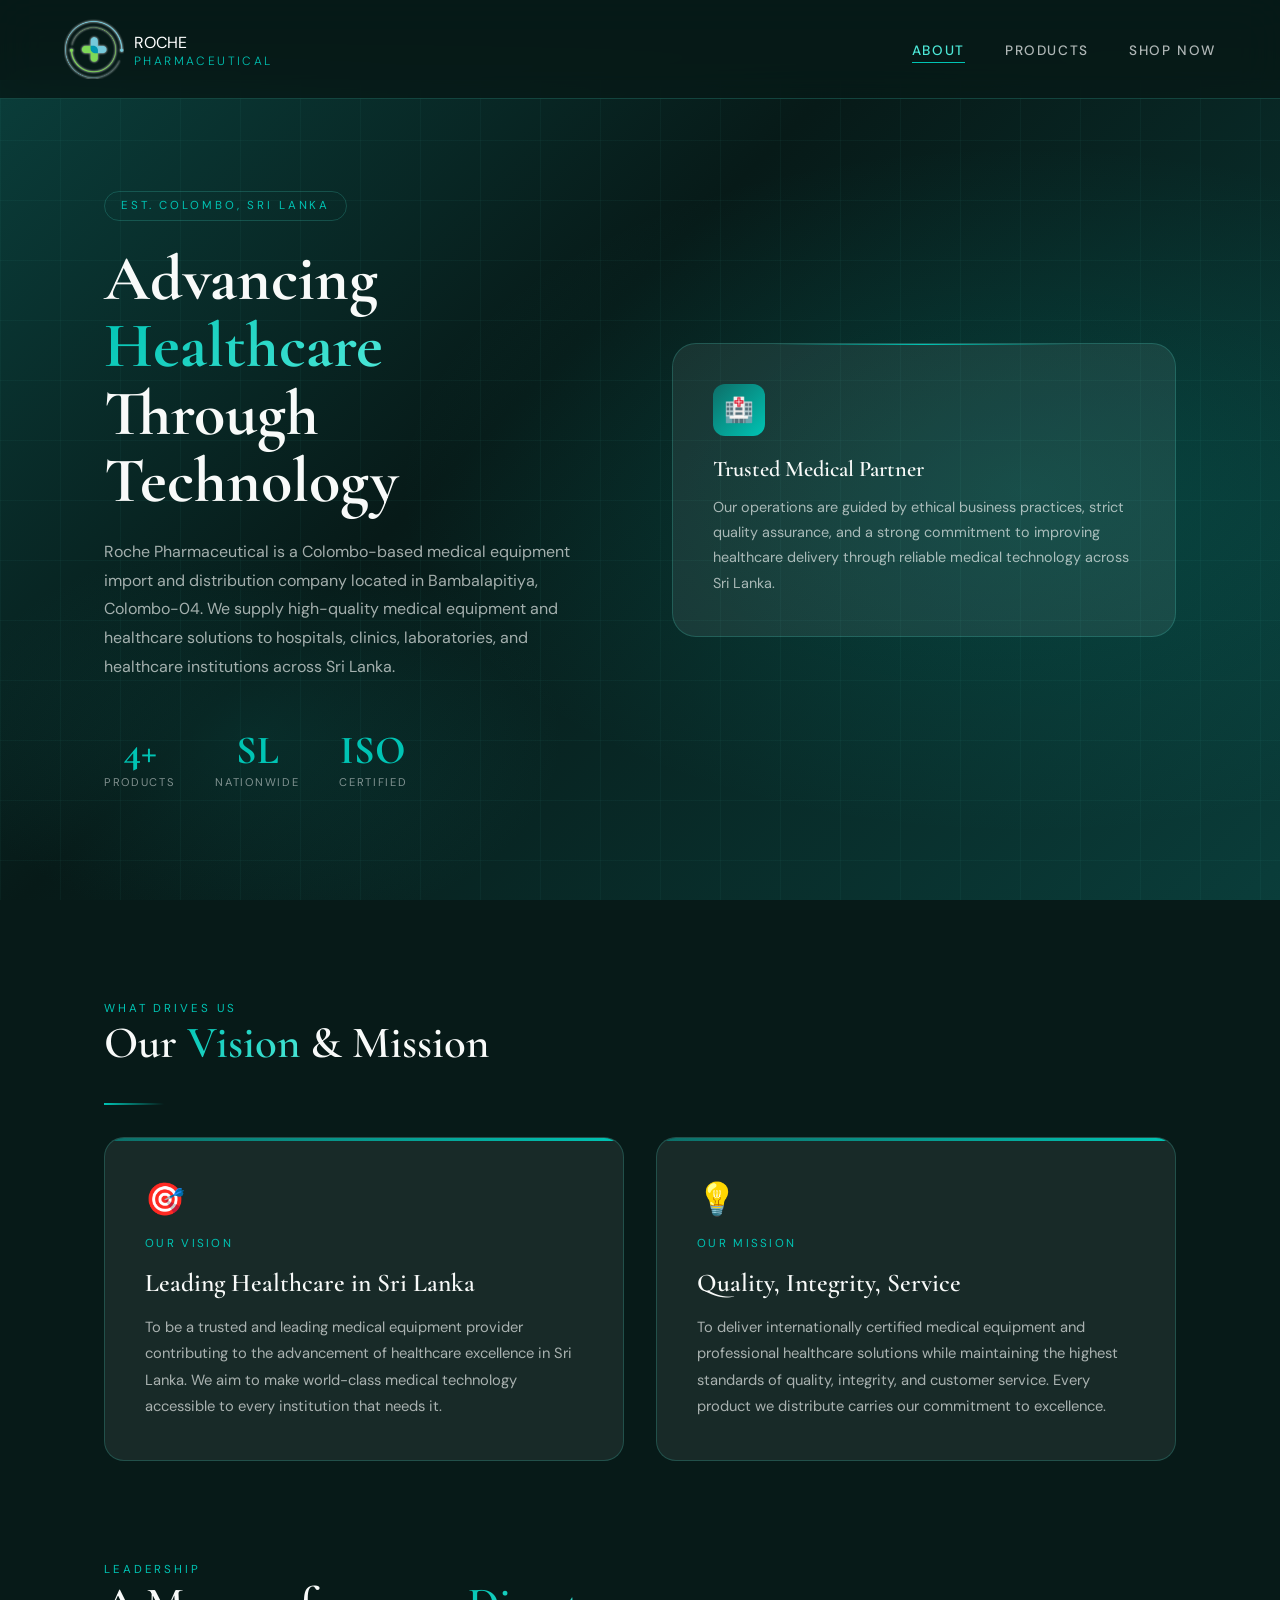
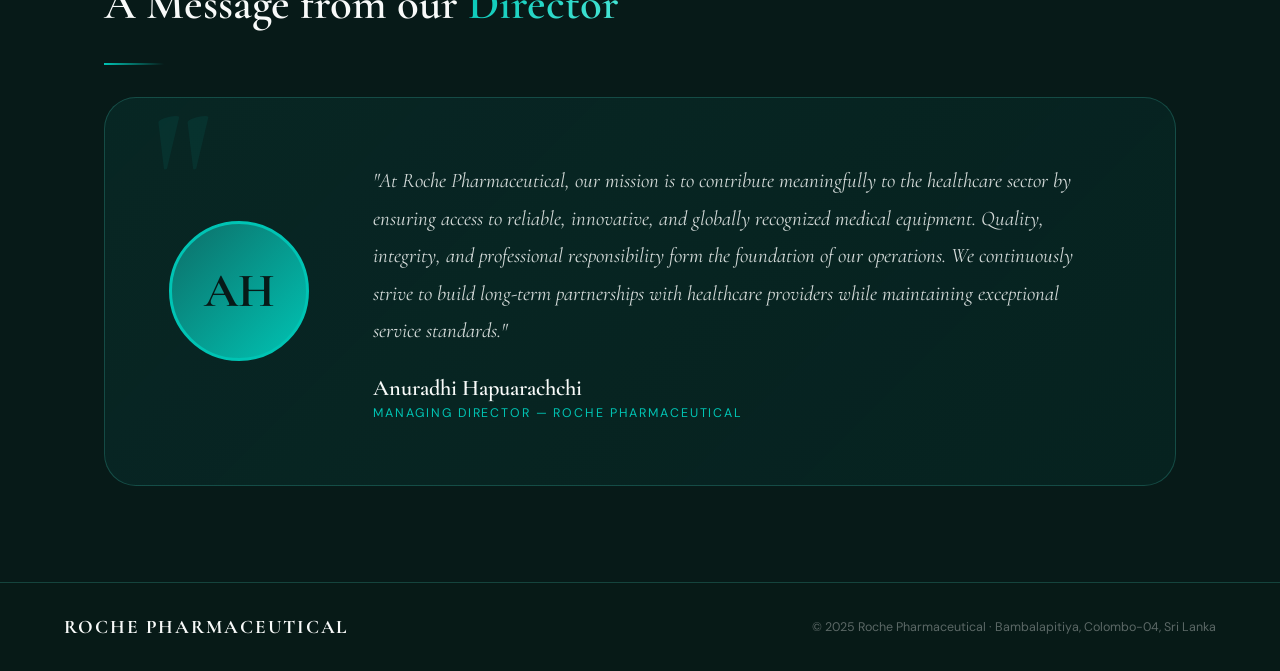
==== home.html @ 6f00210b "logo" ====
<!DOCTYPE html>
<html lang="en">
<head>
  <meta charset="UTF-8">
  <meta name="viewport" content="width=device-width, initial-scale=1.0">
  <title>Roche Pharmaceutical | About</title>
  <link href="https://fonts.googleapis.com/css2?family=Cormorant+Garamond:wght@300;400;600;700&family=DM+Sans:wght@300;400;500;600&display=swap" rel="stylesheet">
  <link rel="stylesheet" href="styles.css">
</head>
<body>
  <nav>
    <a class="nav-logo" href="home.html">
      <img src="Assets/Images/RP_logo - Copy.png" alt="Logo" class="logo-img">
      <div><p style="color: white;">ROCHE</p><span>Pharmaceutical</span></div>
    </a>
    <ul class="nav-links">
      <li><a href="index.html" class="active">About</a></li>
      <li><a href="products.html">Products</a></li>
      <li><a href="shop.html">Shop Now</a></li>
    </ul>
  </nav>

  <main>
    <section class="hero">
      <div class="hero-bg"></div>
      <div class="hero-mesh"></div>
      <div class="hero-grid"></div>
      <div class="hero-content">
        <div class="hero-left">
          <div class="hero-tag">Est. Colombo, Sri Lanka</div>
          <h1 class="hero-title">Advancing<br><em>Healthcare</em><br>Through Technology</h1>
          <p class="hero-desc">
            Roche Pharmaceutical is a Colombo-based medical equipment import and distribution company located in Bambalapitiya, Colombo-04. We supply high-quality medical equipment and healthcare solutions to hospitals, clinics, laboratories, and healthcare institutions across Sri Lanka.
          </p>
          <div class="hero-stats">
            <div class="stat-item">
              <div class="stat-num">4+</div>
              <div class="stat-label">Products</div>
            </div>
            <div class="stat-item">
              <div class="stat-num">SL</div>
              <div class="stat-label">Nationwide</div>
            </div>
            <div class="stat-item">
              <div class="stat-num">ISO</div>
              <div class="stat-label">Certified</div>
            </div>
          </div>
        </div>
        <div class="hero-right">
          <div class="hero-card">
            <div class="card-icon">🏥</div>
            <div class="card-title">Trusted Medical Partner</div>
            <div class="card-text">
              Our operations are guided by ethical business practices, strict quality assurance, and a strong commitment to improving healthcare delivery through reliable medical technology across Sri Lanka.
            </div>
          </div>
        </div>
      </div>
    </section>

    <section class="section">
      <span class="section-tag">What Drives Us</span>
      <h2 class="section-title">Our <em>Vision</em> &amp; Mission</h2>
      <div class="divider"></div>
      <div class="vm-grid">
        <div class="vm-card">
          <div class="vm-icon">🎯</div>
          <div class="vm-label">Our Vision</div>
          <div class="vm-title">Leading Healthcare in Sri Lanka</div>
          <div class="vm-text">
            To be a trusted and leading medical equipment provider contributing to the advancement of healthcare excellence in Sri Lanka. We aim to make world-class medical technology accessible to every institution that needs it.
          </div>
        </div>
        <div class="vm-card">
          <div class="vm-icon">💡</div>
          <div class="vm-label">Our Mission</div>
          <div class="vm-title">Quality, Integrity, Service</div>
          <div class="vm-text">
            To deliver internationally certified medical equipment and professional healthcare solutions while maintaining the highest standards of quality, integrity, and customer service. Every product we distribute carries our commitment to excellence.
          </div>
        </div>
      </div>
    </section>

    <section class="section" style="padding-top: 0;">
      <span class="section-tag">Leadership</span>
      <h2 class="section-title">A Message from our <em>Director</em></h2>
      <div class="divider"></div>
      <div class="ceo-section">
        <div class="ceo-avatar">AH</div>
        <div>
          <p class="ceo-quote">
            "At Roche Pharmaceutical, our mission is to contribute meaningfully to the healthcare sector by ensuring access to reliable, innovative, and globally recognized medical equipment. Quality, integrity, and professional responsibility form the foundation of our operations. We continuously strive to build long-term partnerships with healthcare providers while maintaining exceptional service standards."
          </p>
          <div class="ceo-name">Anuradhi Hapuarachchi</div>
          <div class="ceo-role">Managing Director — Roche Pharmaceutical</div>
        </div>
      </div>
    </section>
  </main>

  <footer>
    <div class="footer-logo">ROCHE PHARMACEUTICAL</div>
    <div class="footer-copy">© 2025 Roche Pharmaceutical · Bambalapitiya, Colombo-04, Sri Lanka</div>
  </footer>
</body>
</html>
---- styles.css ----
:root {
  --teal-deep: #0a3d3a;
  --teal-mid: #0d6e68;
  --teal-bright: #00c4b4;
  --teal-light: #4de8d8;
  --gold: #c9a96e;
  --white: #f8faf9;
  --dark: #071a18;
  --glass: rgba(255,255,255,0.07);
  --glass-border: rgba(77,232,216,0.2);
}

* { margin: 0; padding: 0; box-sizing: border-box; }
html { scroll-behavior: smooth; }
body {
  font-family: 'DM Sans', sans-serif;
  background: var(--dark);
  color: var(--white);
  overflow-x: hidden;
  cursor: default;
}

nav {
  position: fixed;
  top: 0;
  left: 0;
  right: 0;
  z-index: 1000;
  display: flex;
  align-items: center;
  justify-content: space-between;
  padding: 1.2rem 4rem;
  background: rgba(7,26,24,0.85);
  backdrop-filter: blur(20px);
  border-bottom: 1px solid var(--glass-border);
  transition: all 0.3s ease;
}

.nav-logo {
  display: flex;
  align-items: center;
  gap: 10px; /* space between logo and text */
  text-decoration: none;
}

.logo-img {
  height: 60px; /* adjust size */
  width: auto;
}

.nav-logo span {
  color: var(--teal-bright);
  font-weight: 300;
  font-size: 0.75rem;
  letter-spacing: 0.2em;
  text-transform: uppercase;
  display: block;
  line-height: 1;
  margin-top: 2px;
}

.nav-links {
  display: flex;
  gap: 2.5rem;
  list-style: none;
}

.nav-links a {
  color: rgba(248,250,249,0.7);
  text-decoration: none;
  font-size: 0.85rem;
  letter-spacing: 0.12em;
  text-transform: uppercase;
  font-weight: 500;
  position: relative;
  transition: color 0.3s ease;
  cursor: pointer;
}

.nav-links a::after {
  content: '';
  position: absolute;
  bottom: -4px;
  left: 0;
  width: 0;
  height: 1px;
  background: var(--teal-bright);
  transition: width 0.3s ease;
}

.nav-links a:hover,
.nav-links a.active {
  color: var(--teal-light);
}

.nav-links a:hover::after,
.nav-links a.active::after {
  width: 100%;
}

main { min-height: 100vh; padding-top: 80px; }

.hero {
  position: relative;
  min-height: calc(100vh - 80px);
  display: flex;
  align-items: center;
  overflow: hidden;
}

.hero-bg {
  position: absolute;
  inset: 0;
  background: linear-gradient(135deg, var(--teal-deep) 0%, #071a18 40%, #0a3d3a 100%);
}

.hero-mesh {
  position: absolute;
  inset: 0;
  background:
    radial-gradient(ellipse 70% 60% at 80% 50%, rgba(0,196,180,0.15) 0%, transparent 70%),
    radial-gradient(ellipse 40% 40% at 20% 80%, rgba(13,110,104,0.2) 0%, transparent 60%);
}

.hero-grid {
  position: absolute;
  inset: 0;
  background-image:
    linear-gradient(rgba(77,232,216,0.04) 1px, transparent 1px),
    linear-gradient(90deg, rgba(77,232,216,0.04) 1px, transparent 1px);
  background-size: 60px 60px;
}

.hero-content {
  position: relative;
  z-index: 2;
  max-width: 1200px;
  margin: 0 auto;
  padding: 6rem 4rem;
  display: grid;
  grid-template-columns: 1fr 1fr;
  gap: 4rem;
  align-items: center;
}

.hero-tag,
.section-tag {
  display: inline-block;
  font-size: 0.72rem;
  letter-spacing: 0.25em;
  text-transform: uppercase;
  color: var(--teal-bright);
}

.hero-tag {
  border: 1px solid var(--glass-border);
  padding: 0.4rem 1rem;
  border-radius: 2rem;
  margin-bottom: 1.5rem;
  animation: fadeInUp 0.8s ease both;
}

.hero-title,
.section-title,
.form-title,
.product-name,
.vm-title,
.ceo-name,
.contact-value,
.footer-logo,
.card-title {
  font-family: 'Cormorant Garamond', serif;
}

.hero-title {
  font-size: clamp(3rem, 5vw, 5rem);
  font-weight: 700;
  line-height: 1.05;
  margin-bottom: 1.5rem;
  animation: fadeInUp 0.8s 0.1s ease both;
}

.hero-title em,
.section-title em {
  font-style: normal;
  background: linear-gradient(135deg, var(--teal-bright), var(--teal-light));
  -webkit-background-clip: text;
  -webkit-text-fill-color: transparent;
  background-clip: text;
}

.hero-desc {
  font-size: 1rem;
  line-height: 1.8;
  color: rgba(248,250,249,0.65);
  max-width: 520px;
  animation: fadeInUp 0.8s 0.2s ease both;
}

.hero-stats {
  display: flex;
  gap: 2.5rem;
  margin-top: 3rem;
  animation: fadeInUp 0.8s 0.3s ease both;
}

.stat-item { text-align: center; }
.stat-num {
  font-family: 'Cormorant Garamond', serif;
  font-size: 2.5rem;
  font-weight: 700;
  color: var(--teal-bright);
  line-height: 1;
}
.stat-label {
  font-size: 0.7rem;
  letter-spacing: 0.15em;
  text-transform: uppercase;
  color: rgba(248,250,249,0.5);
  margin-top: 0.3rem;
}

.hero-right { position: relative; animation: fadeInRight 1s 0.3s ease both; }
.hero-card,
.vm-card,
.product-card,
.contact-card,
.order-form {
  background: var(--glass);
  border: 1px solid var(--glass-border);
}

.hero-card {
  border-radius: 1.5rem;
  padding: 2.5rem;
  backdrop-filter: blur(10px);
  position: relative;
  overflow: hidden;
}
.hero-card::before,
.order-form::before {
  content: '';
  position: absolute;
  top: -1px;
  left: 20%;
  right: 20%;
  height: 2px;
  background: linear-gradient(90deg, transparent, var(--teal-bright), transparent);
}
.card-icon {
  width: 52px;
  height: 52px;
  background: linear-gradient(135deg, var(--teal-mid), var(--teal-bright));
  border-radius: 12px;
  display: flex;
  align-items: center;
  justify-content: center;
  margin-bottom: 1.2rem;
  font-size: 1.5rem;
}
.card-title { font-size: 1.4rem; font-weight: 600; margin-bottom: 0.8rem; }
.card-text {
  font-size: 0.9rem;
  line-height: 1.75;
  color: rgba(248,250,249,0.65);
}

.section {
  max-width: 1200px;
  margin: 0 auto;
  padding: 6rem 4rem;
}
.section-title {
  font-size: clamp(2rem, 3.5vw, 3rem);
  font-weight: 600;
  line-height: 1.2;
  margin-bottom: 1.5rem;
}
.divider {
  width: 60px;
  height: 2px;
  background: linear-gradient(90deg, var(--teal-bright), transparent);
  margin: 2rem 0;
}

.vm-grid {
  display: grid;
  grid-template-columns: 1fr 1fr;
  gap: 2rem;
}
.vm-card {
  border-radius: 1.25rem;
  padding: 2.5rem;
  position: relative;
  overflow: hidden;
  transition: border-color 0.3s ease, transform 0.3s ease;
}
.vm-card:hover {
  border-color: var(--teal-bright);
  transform: translateY(-4px);
}
.vm-card::before {
  content: '';
  position: absolute;
  top: 0;
  left: 0;
  right: 0;
  height: 3px;
  background: linear-gradient(90deg, var(--teal-mid), var(--teal-bright));
}
.vm-icon { font-size: 2rem; margin-bottom: 1rem; }
.vm-label, .product-category, .contact-label, .form-group label {
  font-size: 0.72rem;
  letter-spacing: 0.2em;
  text-transform: uppercase;
  color: var(--teal-bright);
}
.vm-title {
  font-size: 1.6rem;
  font-weight: 600;
  margin: 1rem 0;
}
.vm-text,
.product-desc,
.feature-text,
.form-sub,
.contact-sub {
  color: rgba(248,250,249,0.65);
  line-height: 1.8;
}
.vm-text { font-size: 0.92rem; }

.ceo-section {
  background: linear-gradient(135deg, rgba(13,110,104,0.15), rgba(0,196,180,0.05));
  border: 1px solid var(--glass-border);
  border-radius: 2rem;
  padding: 4rem;
  display: grid;
  grid-template-columns: auto 1fr;
  gap: 4rem;
  align-items: center;
  position: relative;
  overflow: hidden;
}
.ceo-section::before {
  content: '"';
  position: absolute;
  top: -1rem;
  left: 3rem;
  font-family: 'Cormorant Garamond', serif;
  font-size: 12rem;
  font-weight: 700;
  color: rgba(0,196,180,0.08);
  line-height: 1;
  pointer-events: none;
}
.ceo-avatar {
  width: 140px;
  height: 140px;
  border-radius: 50%;
  background: linear-gradient(135deg, var(--teal-mid), var(--teal-bright));
  display: flex;
  align-items: center;
  justify-content: center;
  font-family: 'Cormorant Garamond', serif;
  font-size: 3rem;
  font-weight: 700;
  color: var(--dark);
  flex-shrink: 0;
  border: 3px solid var(--teal-bright);
}
.ceo-quote {
  font-family: 'Cormorant Garamond', serif;
  font-size: 1.3rem;
  font-weight: 400;
  font-style: italic;
  line-height: 1.8;
  color: rgba(248,250,249,0.85);
  margin-bottom: 1.5rem;
}
.ceo-name { font-size: 1.4rem; font-weight: 600; }
.ceo-role {
  font-size: 0.78rem;
  letter-spacing: 0.15em;
  text-transform: uppercase;
  color: var(--teal-bright);
  margin-top: 0.25rem;
}

.products-hero,
.shop-hero {
  padding: 5rem 4rem 3rem;
  text-align: center;
}
.products-hero { background: linear-gradient(180deg, var(--dark) 0%, rgba(10,61,58,0.3) 100%); }
.shop-hero { background: linear-gradient(180deg, rgba(10,61,58,0.3) 0%, var(--dark) 100%); }
.hero-intro {
  color: rgba(248,250,249,0.55);
  max-width: 560px;
  margin: 1rem auto 0;
  font-size: 0.95rem;
  line-height: 1.8;
}

.products-grid {
  max-width: 1200px;
  margin: 0 auto;
  padding: 3rem 4rem 6rem;
  display: grid;
  grid-template-columns: repeat(2, 1fr);
  gap: 2.5rem;
}
.product-card {
  border-radius: 1.5rem;
  overflow: hidden;
  transition: all 0.4s ease;
}
.product-card:hover {
  border-color: var(--teal-bright);
  transform: translateY(-6px);
  box-shadow: 0 20px 60px rgba(0,196,180,0.15);
}
.product-img {
  background: linear-gradient(135deg, rgba(13,110,104,0.3), rgba(0,196,180,0.1));
  height: 220px;
  display: flex;
  align-items: center;
  justify-content: center;
  font-size: 5rem;
  position: relative;
  overflow: hidden;
}
.product-img::after {
  content: '';
  position: absolute;
  inset: 0;
  background: linear-gradient(to bottom, transparent 60%, rgba(7,26,24,0.6));
}
.product-body { padding: 2rem; }
.product-category { margin-bottom: 0.5rem; }
.product-name {
  font-size: 1.6rem;
  font-weight: 600;
  margin-bottom: 1rem;
  line-height: 1.2;
}
.product-desc {
  font-size: 0.88rem;
  margin-bottom: 1.5rem;
}
.product-features {
  display: flex;
  flex-direction: column;
  gap: 0.75rem;
  margin-bottom: 2rem;
}
.feature-item {
  display: flex;
  align-items: flex-start;
  gap: 0.75rem;
  font-size: 0.85rem;
}
.feature-num {
  width: 24px;
  height: 24px;
  background: linear-gradient(135deg, var(--teal-mid), var(--teal-bright));
  border-radius: 50%;
  display: flex;
  align-items: center;
  justify-content: center;
  font-size: 0.65rem;
  font-weight: 700;
  color: var(--dark);
  flex-shrink: 0;
  margin-top: 2px;
}
.feature-text strong { color: var(--white); display: block; }
.product-cta,
.submit-btn,
.whatsapp-btn {
  display: inline-flex;
  align-items: center;
  justify-content: center;
  gap: 0.5rem;
  border: none;
  border-radius: 0.6rem;
  padding: 0.9rem 1.8rem;
  font-family: 'DM Sans', sans-serif;
  font-size: 0.9rem;
  font-weight: 700;
  cursor: pointer;
  transition: all 0.3s ease;
  text-decoration: none;
}
.product-cta,
.submit-btn {
  background: linear-gradient(135deg, var(--teal-mid), var(--teal-bright));
  color: var(--dark);
}
.product-cta:hover,
.submit-btn:hover,
.whatsapp-btn:hover {
  transform: scale(1.02);
}
.product-cta:hover,
.submit-btn:hover { box-shadow: 0 10px 40px rgba(0,196,180,0.4); }

.contact-grid {
  max-width: 1200px;
  margin: 0 auto;
  padding: 2rem 4rem 6rem;
  display: grid;
  grid-template-columns: 1fr 1fr;
  gap: 3rem;
}
.contact-info {
  display: flex;
  flex-direction: column;
  gap: 1.5rem;
}
.contact-card {
  border-radius: 1.25rem;
  padding: 2rem;
  transition: border-color 0.3s ease;
}
.contact-card:hover { border-color: var(--teal-bright); }
.contact-icon { font-size: 1.8rem; margin-bottom: 0.8rem; }
.contact-value {
  font-size: 1.2rem;
  font-weight: 600;
  color: var(--white);
}
.whatsapp-btn {
  width: 100%;
  background: #25D366;
  color: white;
  margin-top: 0.8rem;
}
.whatsapp-btn:hover { box-shadow: 0 10px 40px rgba(37,211,102,0.4); }
.highlight-card {
  background: linear-gradient(135deg, rgba(0,196,180,0.15), rgba(13,110,104,0.1));
}
.highlight-card .contact-value { font-size: 1rem; }
.highlight-card .contact-sub {
  margin-top: 0.5rem;
  font-size: 0.83rem;
  color: rgba(248,250,249,0.6);
}

.order-form {
  border-radius: 1.5rem;
  padding: 2.5rem;
  position: relative;
  overflow: hidden;
}
.form-title { font-size: 1.8rem; font-weight: 600; margin-bottom: 0.5rem; }
.form-sub { font-size: 0.88rem; margin-bottom: 2rem; }
.form-group { margin-bottom: 1.2rem; }
.form-group label {
  display: block;
  margin-bottom: 0.5rem;
}
.form-group input,
.form-group select,
.form-group textarea {
  width: 100%;
  background: rgba(255,255,255,0.05);
  border: 1px solid var(--glass-border);
  border-radius: 0.5rem;
  padding: 0.85rem 1rem;
  color: var(--white);
  font-family: 'DM Sans', sans-serif;
  font-size: 0.9rem;
  outline: none;
  transition: border-color 0.3s ease;
  -webkit-appearance: none;
}
.form-group select option { background: var(--teal-deep); color: var(--white); }
.form-group input:focus,
.form-group select:focus,
.form-group textarea:focus { border-color: var(--teal-bright); }
.form-group textarea { resize: vertical; min-height: 100px; }
.form-row {
  display: grid;
  grid-template-columns: 1fr 1fr;
  gap: 1rem;
}
.submit-btn {
  width: 100%;
  letter-spacing: 0.08em;
  text-transform: uppercase;
  margin-top: 0.5rem;
}
.product-chips {
  display: flex;
  flex-wrap: wrap;
  gap: 0.5rem;
  margin-top: 0.5rem;
}
.chip {
  background: rgba(0,196,180,0.1);
  border: 1px solid var(--glass-border);
  border-radius: 2rem;
  padding: 0.35rem 0.9rem;
  font-size: 0.8rem;
  cursor: pointer;
  transition: all 0.2s ease;
  color: rgba(248,250,249,0.75);
}
.chip:hover,
.chip.selected {
  background: var(--teal-mid);
  border-color: var(--teal-bright);
  color: var(--white);
}
.success-msg {
  display: none;
  background: rgba(0,196,180,0.15);
  border: 1px solid var(--teal-bright);
  border-radius: 0.6rem;
  padding: 1rem;
  text-align: center;
  font-size: 0.9rem;
  color: var(--teal-light);
  margin-top: 1rem;
}

footer {
  background: rgba(7,26,24,0.9);
  border-top: 1px solid var(--glass-border);
  padding: 2rem 4rem;
  display: flex;
  align-items: center;
  justify-content: space-between;
}
.footer-logo { font-size: 1.2rem; font-weight: 700; letter-spacing: 0.1em; }
.footer-copy { font-size: 0.78rem; color: rgba(248,250,249,0.35); }

@keyframes fadeInUp {
  from { opacity: 0; transform: translateY(30px); }
  to { opacity: 1; transform: translateY(0); }
}
@keyframes fadeInRight {
  from { opacity: 0; transform: translateX(30px); }
  to { opacity: 1; transform: translateX(0); }
}

@media (max-width: 900px) {
  nav { padding: 1rem 1.5rem; }
  .hero-content,
  .vm-grid,
  .products-grid,
  .contact-grid,
  .form-row,
  .ceo-section {
    grid-template-columns: 1fr;
  }
  .hero-content { padding: 3rem 1.5rem; }
  .section { padding: 3rem 1.5rem; }
  .products-grid { padding: 2rem 1.5rem 4rem; }
  .contact-grid { padding: 1.5rem; }
  .ceo-section { text-align: center; padding: 2rem; gap: 2rem; }
  .products-hero,
  .shop-hero { padding: 3rem 1.5rem 2rem; }
  footer {
    flex-direction: column;
    gap: 0.5rem;
    text-align: center;
    padding: 1.5rem;
  }
}
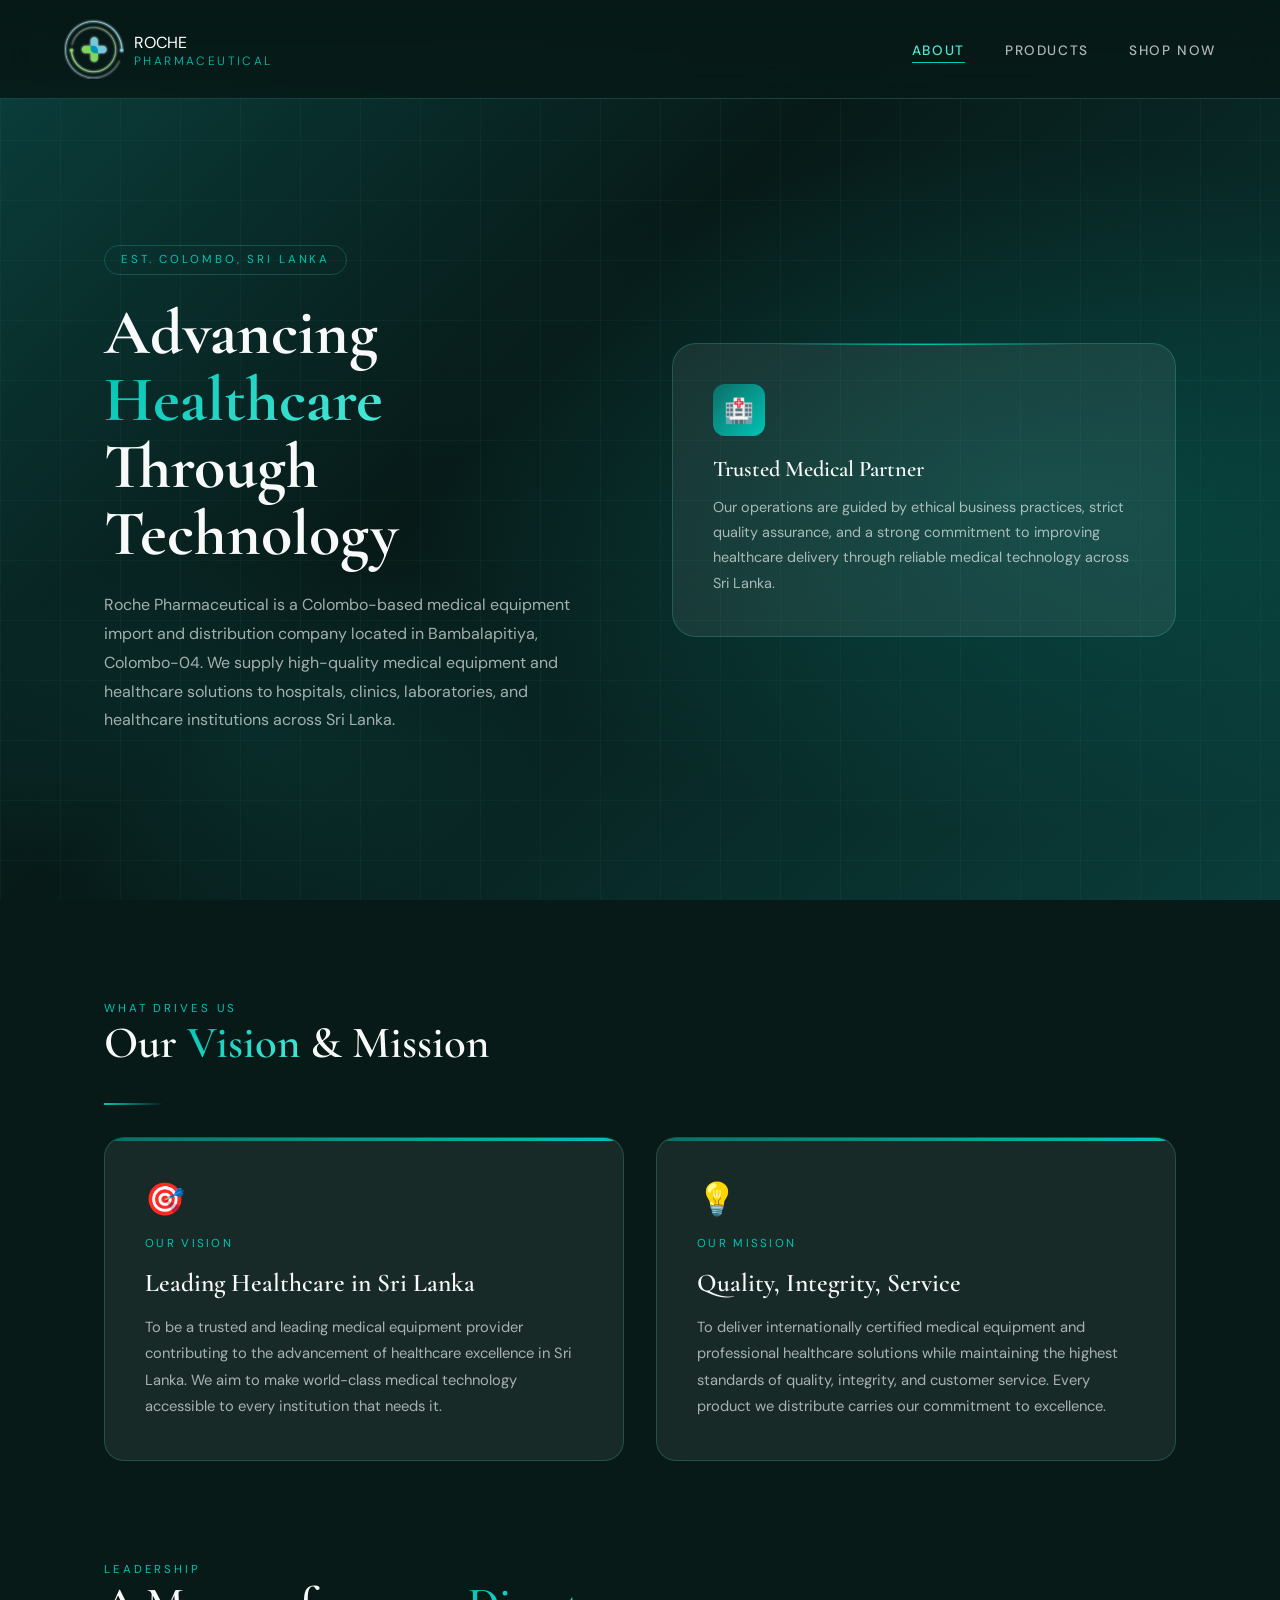
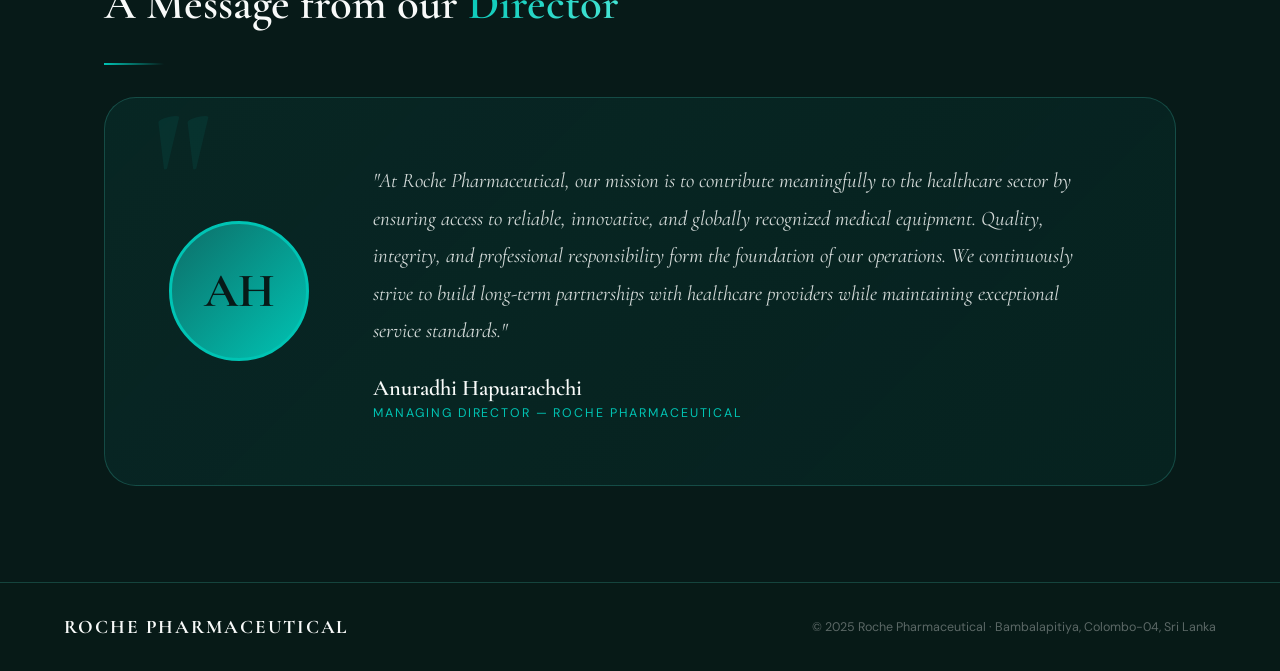
==== commit 9be151bc: "stat removal" ====
--- a/home.html
+++ b/home.html
@@ -32,20 +32,6 @@
           <p class="hero-desc">
             Roche Pharmaceutical is a Colombo-based medical equipment import and distribution company located in Bambalapitiya, Colombo-04. We supply high-quality medical equipment and healthcare solutions to hospitals, clinics, laboratories, and healthcare institutions across Sri Lanka.
           </p>
-          <div class="hero-stats">
-            <div class="stat-item">
-              <div class="stat-num">4+</div>
-              <div class="stat-label">Products</div>
-            </div>
-            <div class="stat-item">
-              <div class="stat-num">SL</div>
-              <div class="stat-label">Nationwide</div>
-            </div>
-            <div class="stat-item">
-              <div class="stat-num">ISO</div>
-              <div class="stat-label">Certified</div>
-            </div>
-          </div>
         </div>
         <div class="hero-right">
           <div class="hero-card">
--- a/styles.css
+++ b/styles.css
@@ -197,28 +197,6 @@
   animation: fadeInUp 0.8s 0.2s ease both;
 }
 
-.hero-stats {
-  display: flex;
-  gap: 2.5rem;
-  margin-top: 3rem;
-  animation: fadeInUp 0.8s 0.3s ease both;
-}
-
-.stat-item { text-align: center; }
-.stat-num {
-  font-family: 'Cormorant Garamond', serif;
-  font-size: 2.5rem;
-  font-weight: 700;
-  color: var(--teal-bright);
-  line-height: 1;
-}
-.stat-label {
-  font-size: 0.7rem;
-  letter-spacing: 0.15em;
-  text-transform: uppercase;
-  color: rgba(248,250,249,0.5);
-  margin-top: 0.3rem;
-}
 
 .hero-right { position: relative; animation: fadeInRight 1s 0.3s ease both; }
 .hero-card,
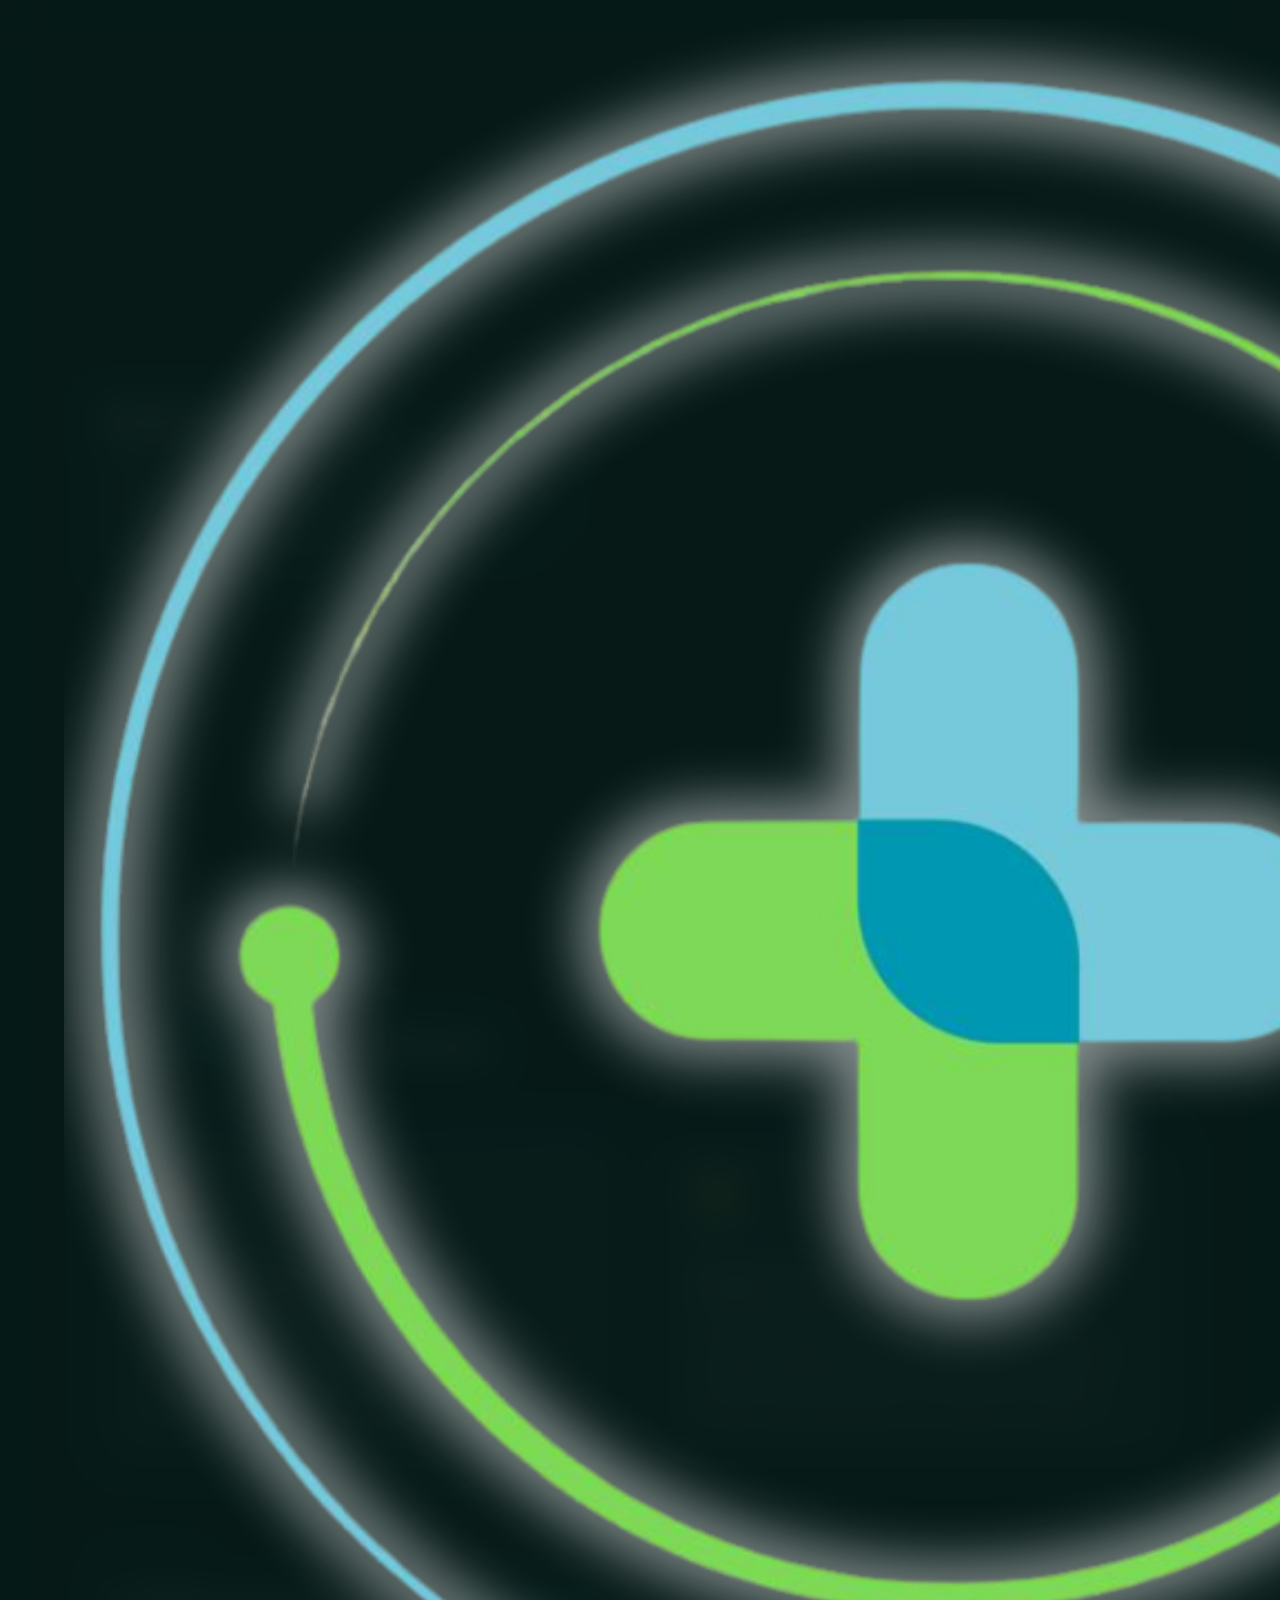
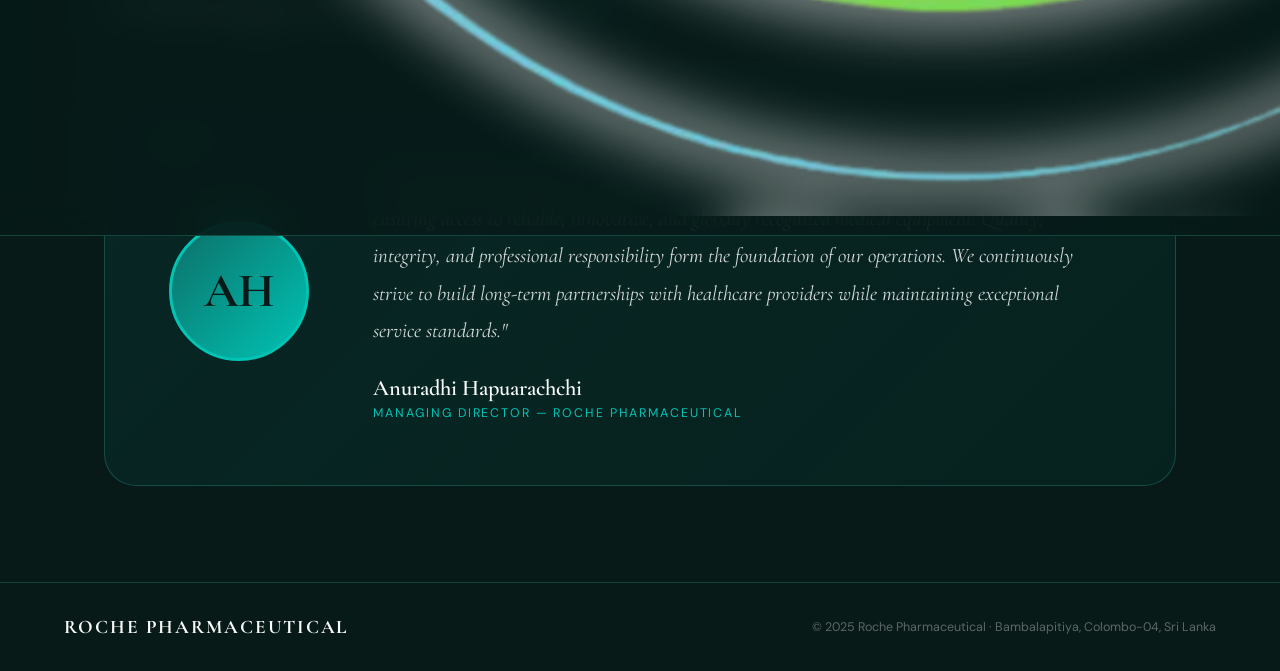
==== commit 63a23d2e: "Messed up" ====
--- a/home.html
+++ b/home.html
@@ -22,25 +22,18 @@
 
   <main>
     <section class="hero">
-      <div class="hero-bg"></div>
-      <div class="hero-mesh"></div>
-      <div class="hero-grid"></div>
-      <div class="hero-content">
-        <div class="hero-left">
-          <div class="hero-tag">Est. Colombo, Sri Lanka</div>
-          <h1 class="hero-title">Advancing<br><em>Healthcare</em><br>Through Technology</h1>
+      <div class="hero-overlay"></div>
+
+      <div class="hero-content single-hero">
+        <div class="hero-main">
+          <h1 class="hero-brand-title">
+            <span class="brand-white">ROCHE</span>
+            <span class="brand-gold">Pharmaceutical</span>
+          </h1>
+
           <p class="hero-desc">
             Roche Pharmaceutical is a Colombo-based medical equipment import and distribution company located in Bambalapitiya, Colombo-04. We supply high-quality medical equipment and healthcare solutions to hospitals, clinics, laboratories, and healthcare institutions across Sri Lanka.
           </p>
-        </div>
-        <div class="hero-right">
-          <div class="hero-card">
-            <div class="card-icon">🏥</div>
-            <div class="card-title">Trusted Medical Partner</div>
-            <div class="card-text">
-              Our operations are guided by ethical business practices, strict quality assurance, and a strong commitment to improving healthcare delivery through reliable medical technology across Sri Lanka.
-            </div>
-          </div>
         </div>
       </div>
     </section>
--- a/styles.css
+++ b/styles.css
@@ -37,15 +37,15 @@
 }
 
 .nav-logo {
-  display: flex;
-  align-items: center;
-  gap: 10px; /* space between logo and text */
+  font-family: 'Cormorant Garamond', serif;
+  font-size: 1.5rem;
+  font-weight: 700;
+  letter-spacing: 0.08em;
+  color: var(--white);
   text-decoration: none;
-}
-
-.logo-img {
-  height: 60px; /* adjust size */
-  width: auto;
+  display: flex;
+  align-items: center;
+  gap: 0.6rem;
 }
 
 .nav-logo span {
@@ -197,6 +197,28 @@
   animation: fadeInUp 0.8s 0.2s ease both;
 }
 
+.hero-stats {
+  display: flex;
+  gap: 2.5rem;
+  margin-top: 3rem;
+  animation: fadeInUp 0.8s 0.3s ease both;
+}
+
+.stat-item { text-align: center; }
+.stat-num {
+  font-family: 'Cormorant Garamond', serif;
+  font-size: 2.5rem;
+  font-weight: 700;
+  color: var(--teal-bright);
+  line-height: 1;
+}
+.stat-label {
+  font-size: 0.7rem;
+  letter-spacing: 0.15em;
+  text-transform: uppercase;
+  color: rgba(248,250,249,0.5);
+  margin-top: 0.3rem;
+}
 
 .hero-right { position: relative; animation: fadeInRight 1s 0.3s ease both; }
 .hero-card,
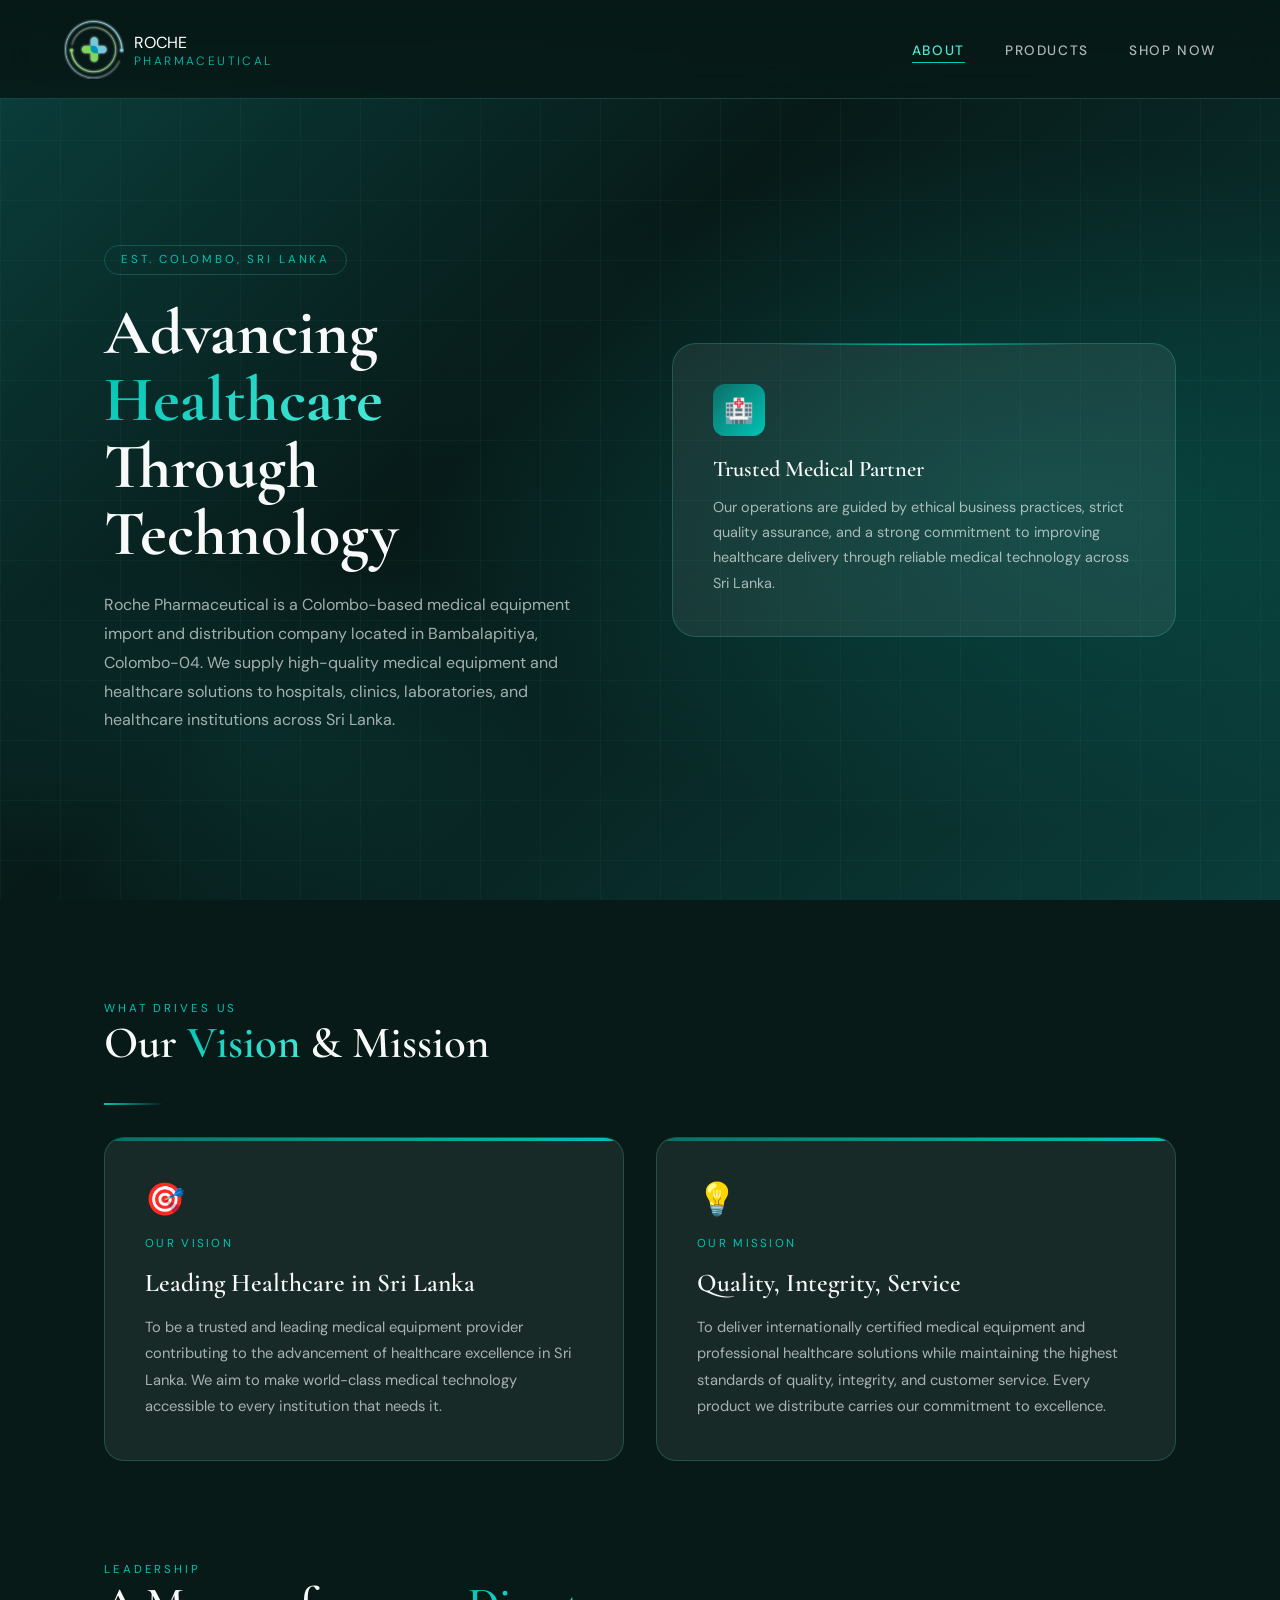
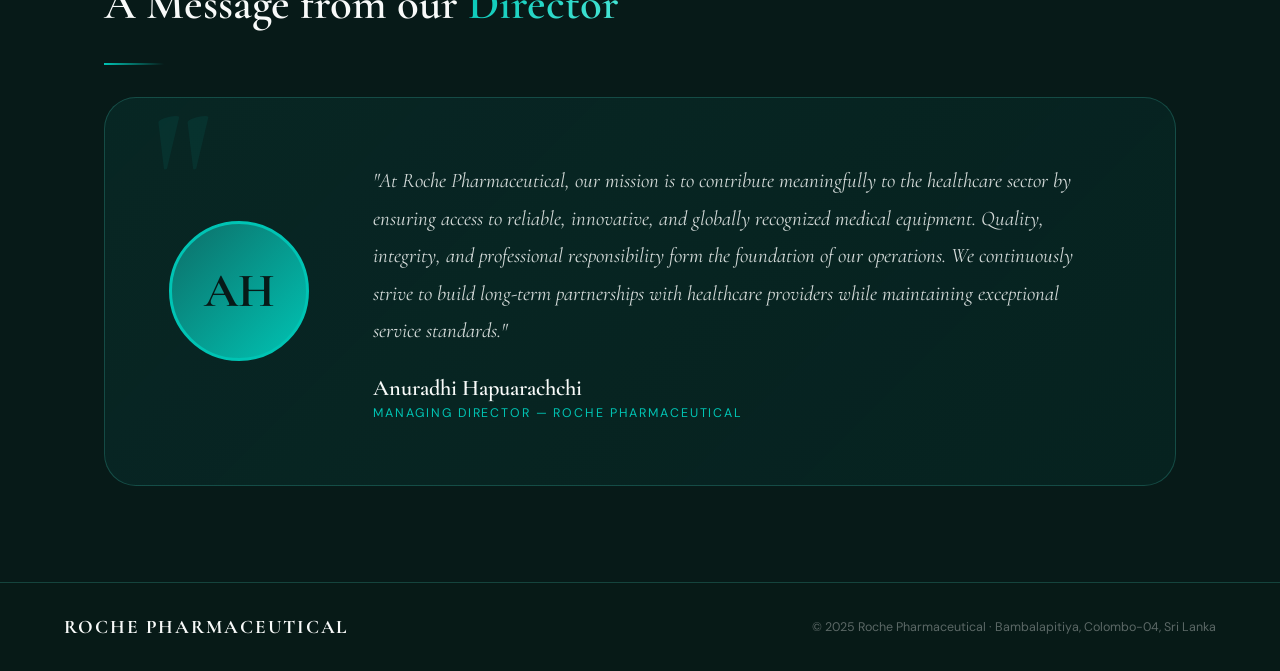
==== commit 98f1a0ab: "Messed up iv" ====
--- a/home.html
+++ b/home.html
@@ -22,18 +22,25 @@
 
   <main>
     <section class="hero">
-      <div class="hero-overlay"></div>
-
-      <div class="hero-content single-hero">
-        <div class="hero-main">
-          <h1 class="hero-brand-title">
-            <span class="brand-white">ROCHE</span>
-            <span class="brand-gold">Pharmaceutical</span>
-          </h1>
-
+      <div class="hero-bg"></div>
+      <div class="hero-mesh"></div>
+      <div class="hero-grid"></div>
+      <div class="hero-content">
+        <div class="hero-left">
+          <div class="hero-tag">Est. Colombo, Sri Lanka</div>
+          <h1 class="hero-title">Advancing<br><em>Healthcare</em><br>Through Technology</h1>
           <p class="hero-desc">
             Roche Pharmaceutical is a Colombo-based medical equipment import and distribution company located in Bambalapitiya, Colombo-04. We supply high-quality medical equipment and healthcare solutions to hospitals, clinics, laboratories, and healthcare institutions across Sri Lanka.
           </p>
+        </div>
+        <div class="hero-right">
+          <div class="hero-card">
+            <div class="card-icon">🏥</div>
+            <div class="card-title">Trusted Medical Partner</div>
+            <div class="card-text">
+              Our operations are guided by ethical business practices, strict quality assurance, and a strong commitment to improving healthcare delivery through reliable medical technology across Sri Lanka.
+            </div>
+          </div>
         </div>
       </div>
     </section>
--- a/styles.css
+++ b/styles.css
@@ -37,15 +37,15 @@
 }
 
 .nav-logo {
-  font-family: 'Cormorant Garamond', serif;
-  font-size: 1.5rem;
-  font-weight: 700;
-  letter-spacing: 0.08em;
-  color: var(--white);
+  display: flex;
+  align-items: center;
+  gap: 10px; /* space between logo and text */
   text-decoration: none;
-  display: flex;
-  align-items: center;
-  gap: 0.6rem;
+}
+
+.logo-img {
+  height: 60px; /* adjust size */
+  width: auto;
 }
 
 .nav-logo span {
@@ -197,28 +197,7 @@
   animation: fadeInUp 0.8s 0.2s ease both;
 }
 
-.hero-stats {
-  display: flex;
-  gap: 2.5rem;
-  margin-top: 3rem;
-  animation: fadeInUp 0.8s 0.3s ease both;
-}
-
-.stat-item { text-align: center; }
-.stat-num {
-  font-family: 'Cormorant Garamond', serif;
-  font-size: 2.5rem;
-  font-weight: 700;
-  color: var(--teal-bright);
-  line-height: 1;
-}
-.stat-label {
-  font-size: 0.7rem;
-  letter-spacing: 0.15em;
-  text-transform: uppercase;
-  color: rgba(248,250,249,0.5);
-  margin-top: 0.3rem;
-}
+
 
 .hero-right { position: relative; animation: fadeInRight 1s 0.3s ease both; }
 .hero-card,
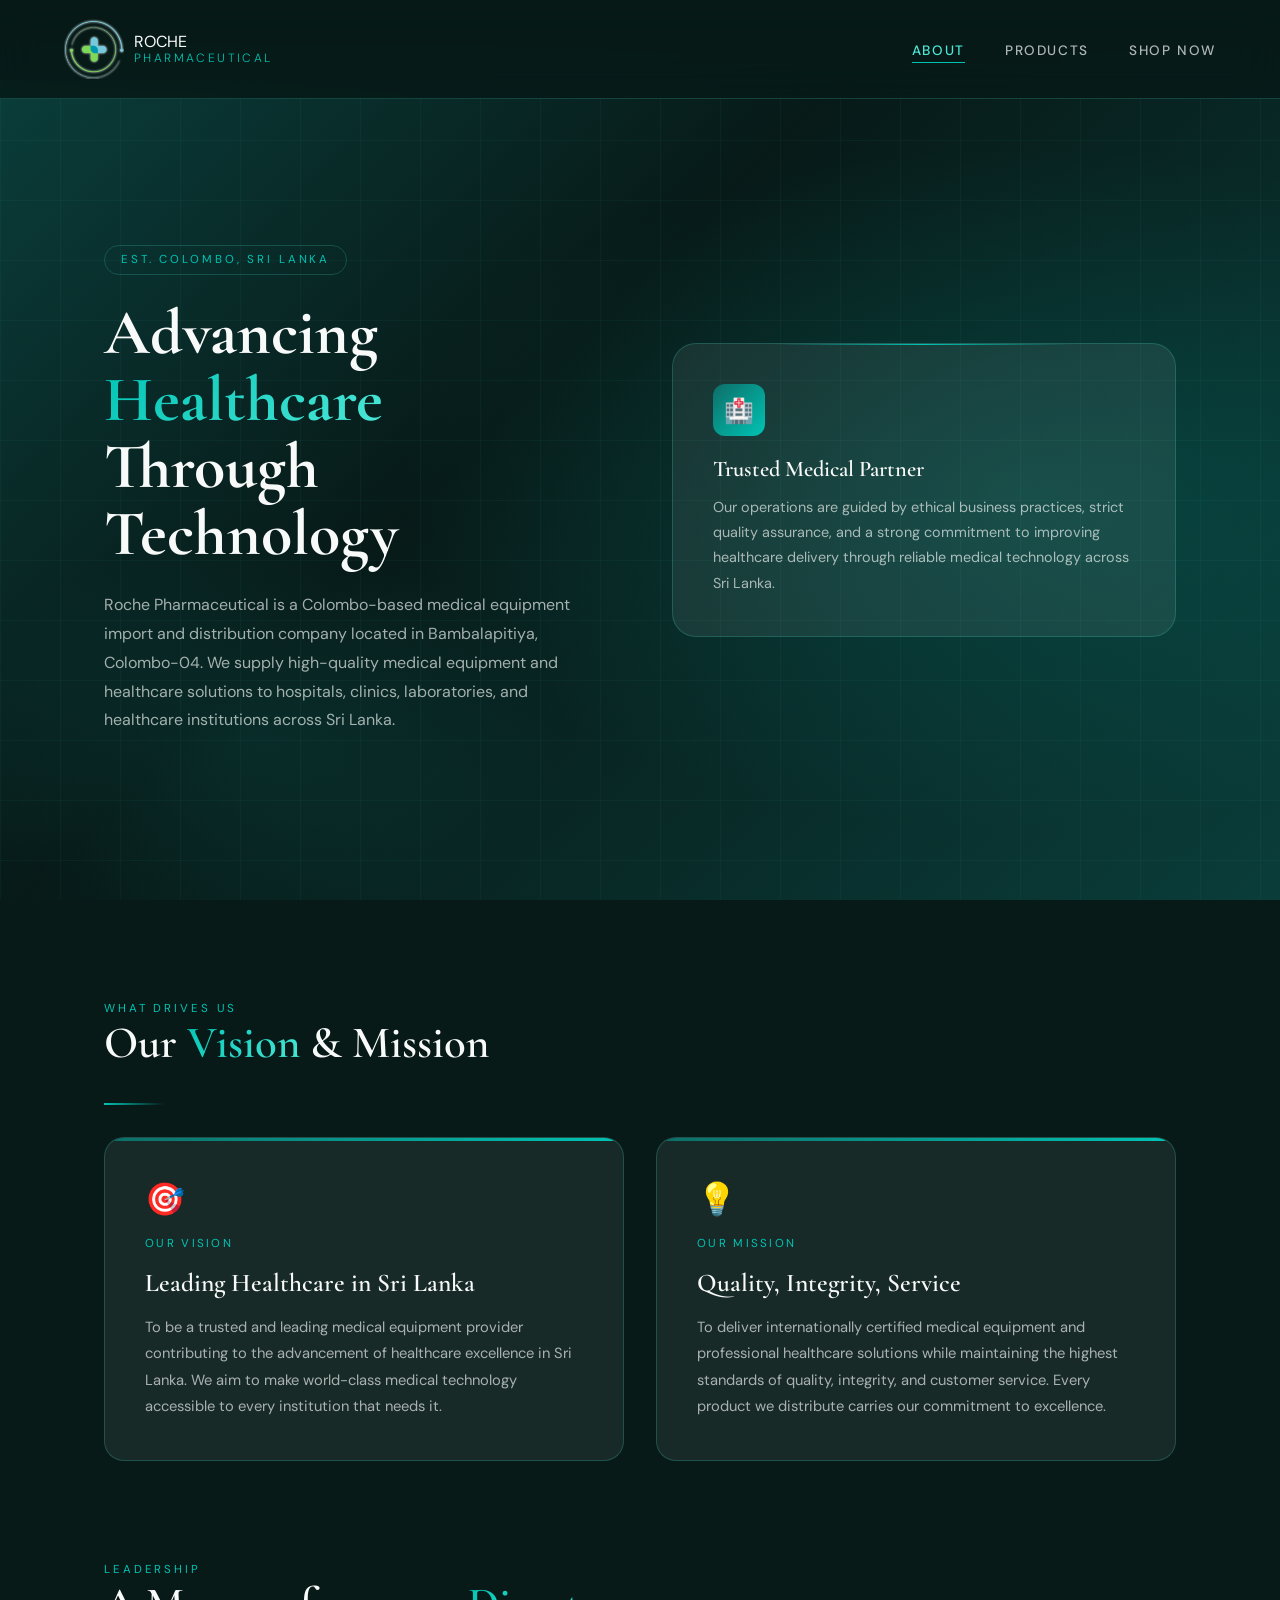
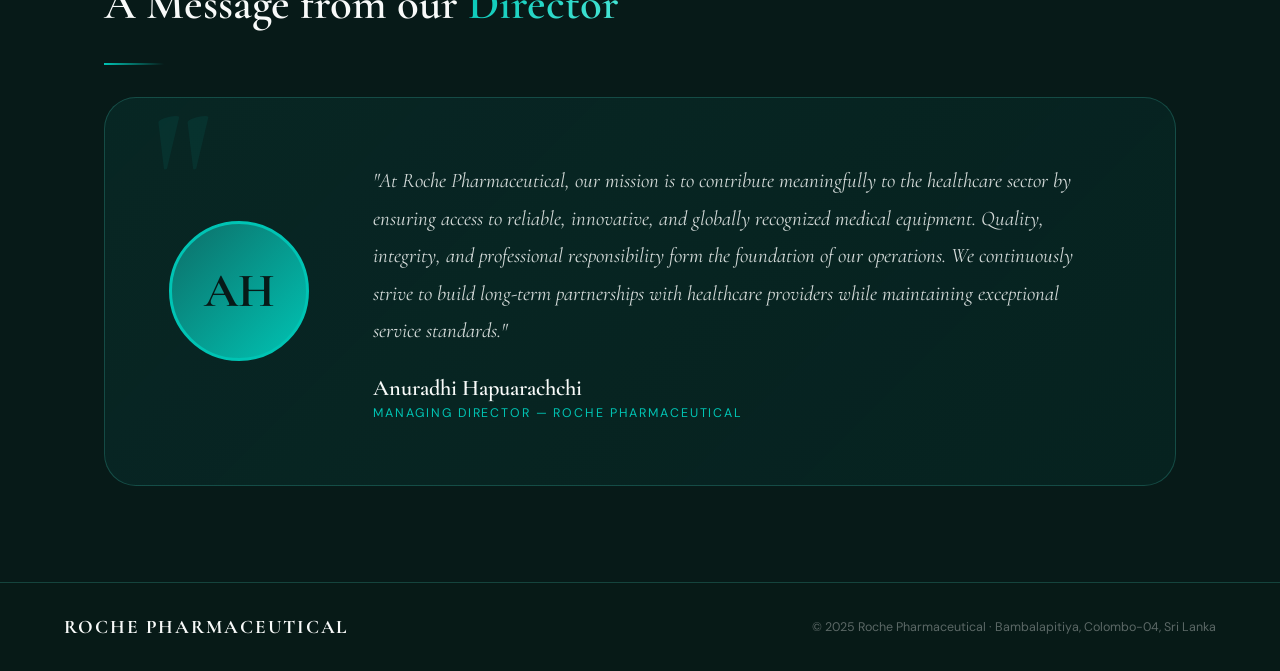
==== commit 1064ac70: "Refresh" ====
--- a/home.html
+++ b/home.html
@@ -11,10 +11,10 @@
   <nav>
     <a class="nav-logo" href="home.html">
       <img src="Assets/Images/RP_logo - Copy.png" alt="Logo" class="logo-img">
-      <div><p style="color: white;">ROCHE</p><span>Pharmaceutical</span></div>
+      <div class="logo-text"><p>ROCHE</p><span>Pharmaceutical</span></div>
     </a>
     <ul class="nav-links">
-      <li><a href="index.html" class="active">About</a></li>
+      <li><a href="home.html" class="active">About</a></li>
       <li><a href="products.html">Products</a></li>
       <li><a href="shop.html">Shop Now</a></li>
     </ul>
--- a/styles.css
+++ b/styles.css
@@ -3,7 +3,6 @@
   --teal-mid: #0d6e68;
   --teal-bright: #00c4b4;
   --teal-light: #4de8d8;
-  --gold: #c9a96e;
   --white: #f8faf9;
   --dark: #071a18;
   --glass: rgba(255,255,255,0.07);
@@ -17,7 +16,6 @@
   background: var(--dark);
   color: var(--white);
   overflow-x: hidden;
-  cursor: default;
 }
 
 nav {
@@ -46,6 +44,12 @@
 .logo-img {
   height: 60px; /* adjust size */
   width: auto;
+}
+
+.logo-text p {
+  color: var(--white);
+  margin: 0;
+  line-height: 1;
 }
 
 .nav-logo span {
@@ -540,7 +544,6 @@
   margin-bottom: 0.5rem;
 }
 .form-group input,
-.form-group select,
 .form-group textarea {
   width: 100%;
   background: rgba(255,255,255,0.05);
@@ -554,9 +557,7 @@
   transition: border-color 0.3s ease;
   -webkit-appearance: none;
 }
-.form-group select option { background: var(--teal-deep); color: var(--white); }
 .form-group input:focus,
-.form-group select:focus,
 .form-group textarea:focus { border-color: var(--teal-bright); }
 .form-group textarea { resize: vertical; min-height: 100px; }
 .form-row {
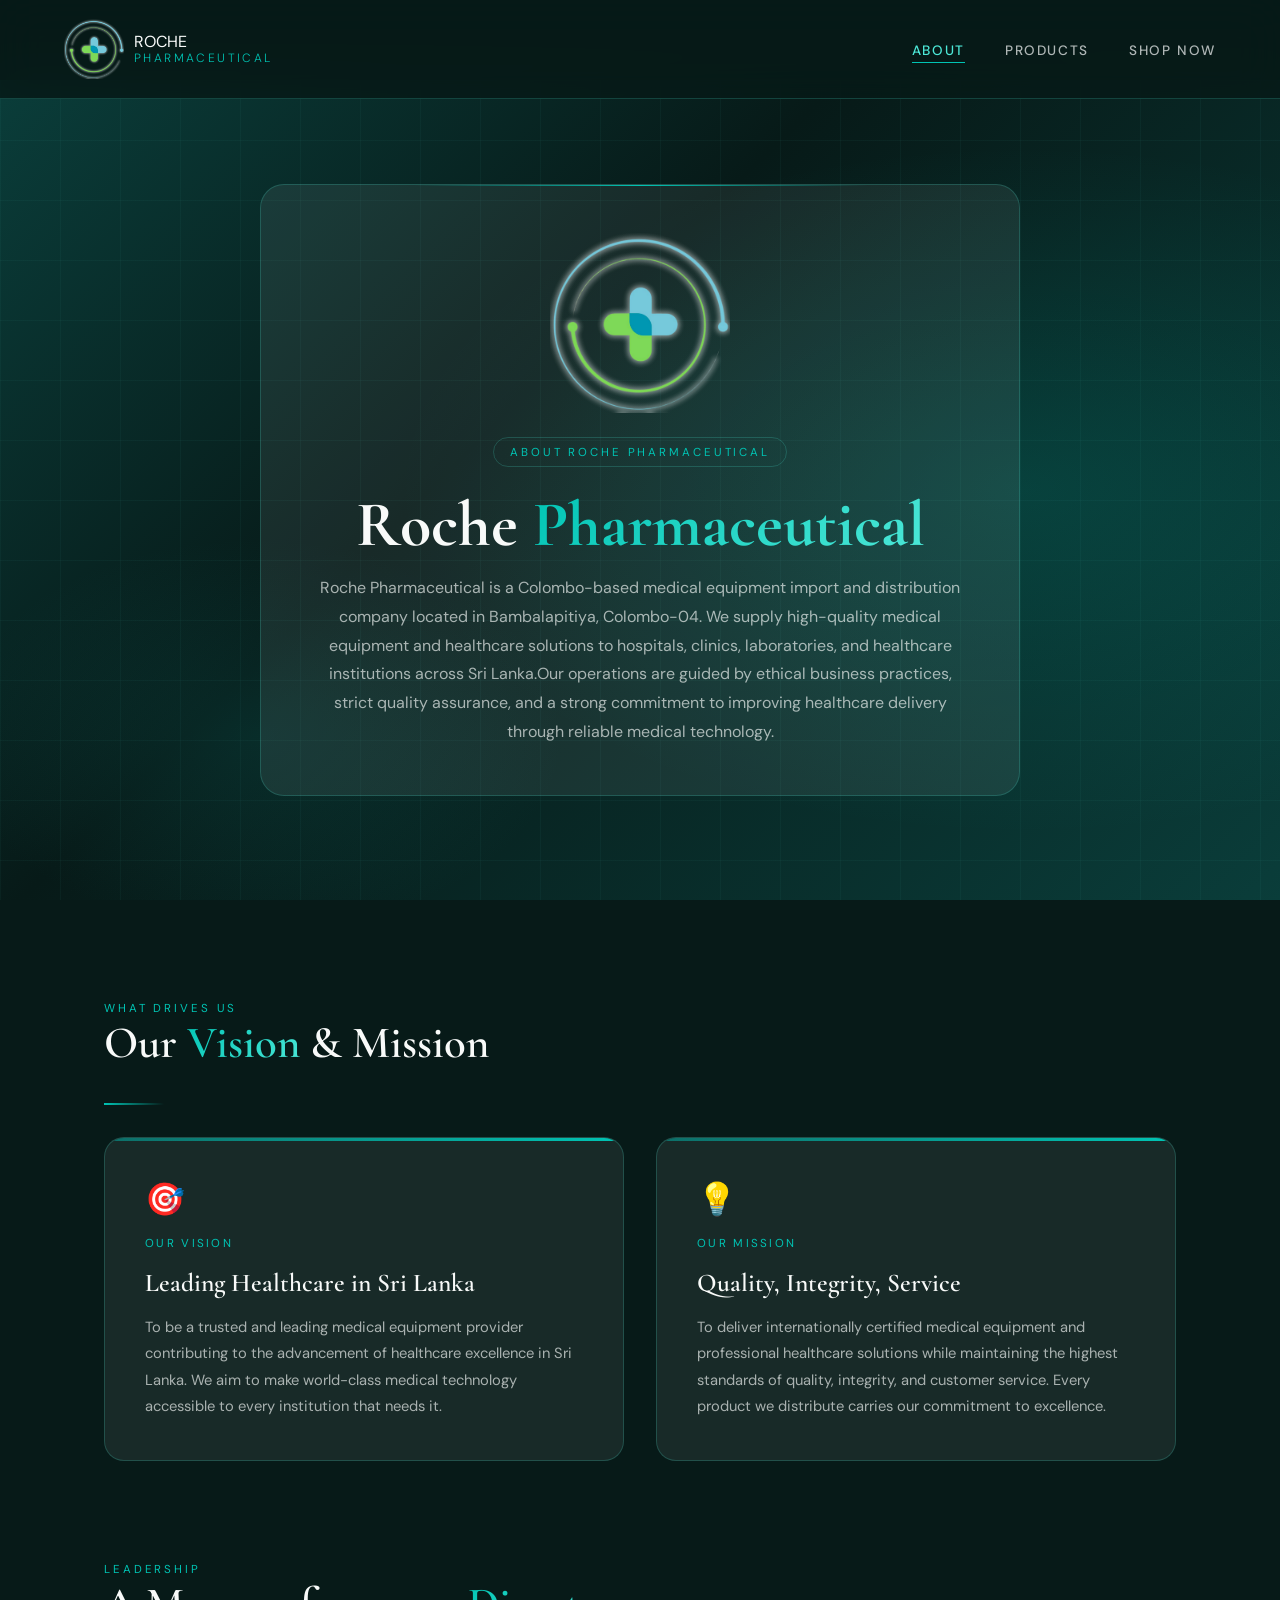
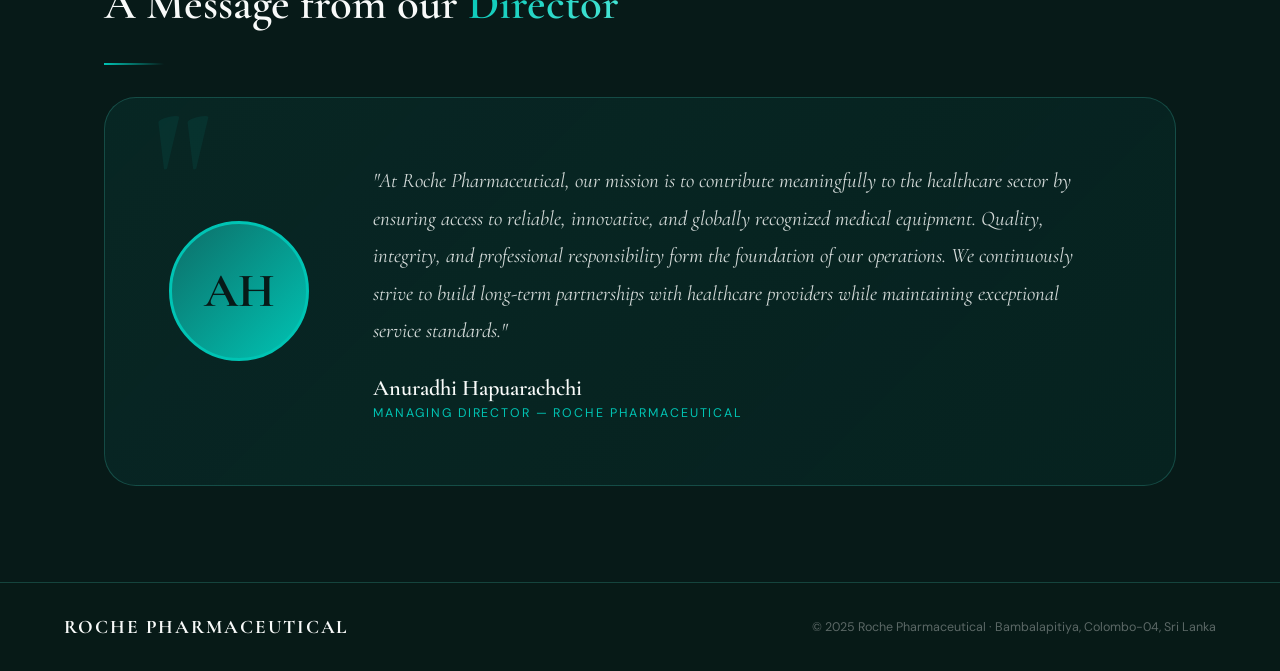
==== commit 5475e0cd: "about" ====
--- a/home.html
+++ b/home.html
@@ -25,21 +25,16 @@
       <div class="hero-bg"></div>
       <div class="hero-mesh"></div>
       <div class="hero-grid"></div>
-      <div class="hero-content">
-        <div class="hero-left">
-          <div class="hero-tag">Est. Colombo, Sri Lanka</div>
-          <h1 class="hero-title">Advancing<br><em>Healthcare</em><br>Through Technology</h1>
-          <p class="hero-desc">
-            Roche Pharmaceutical is a Colombo-based medical equipment import and distribution company located in Bambalapitiya, Colombo-04. We supply high-quality medical equipment and healthcare solutions to hospitals, clinics, laboratories, and healthcare institutions across Sri Lanka.
-          </p>
-        </div>
-        <div class="hero-right">
-          <div class="hero-card">
-            <div class="card-icon">🏥</div>
-            <div class="card-title">Trusted Medical Partner</div>
-            <div class="card-text">
-              Our operations are guided by ethical business practices, strict quality assurance, and a strong commitment to improving healthcare delivery through reliable medical technology across Sri Lanka.
-            </div>
+      <div class="hero-content hero-content-single">
+        <div class="hero-right hero-center-card">
+          <div class="hero-card about-card">
+            <img src="Assets/Images/RP_logo - Copy.png" alt="Roche Pharmaceutical Logo" class="about-logo">
+            <div class="hero-tag">About Roche Pharmaceutical</div>
+            <h1 class="hero-title about-title">Roche <em>Pharmaceutical</em></h1>
+            <p class="hero-desc about-desc">
+              Roche Pharmaceutical is a Colombo-based medical equipment import and distribution company located in Bambalapitiya, Colombo-04. We supply high-quality medical equipment and healthcare solutions to hospitals, clinics, laboratories, and healthcare institutions across Sri Lanka.Our operations are guided by ethical business practices, strict quality assurance, and a strong commitment to improving healthcare delivery through reliable medical technology.
+
+            </p>
           </div>
         </div>
       </div>
--- a/styles.css
+++ b/styles.css
@@ -3,6 +3,7 @@
   --teal-mid: #0d6e68;
   --teal-bright: #00c4b4;
   --teal-light: #4de8d8;
+  --gold: #c9a96e;
   --white: #f8faf9;
   --dark: #071a18;
   --glass: rgba(255,255,255,0.07);
@@ -16,6 +17,7 @@
   background: var(--dark);
   color: var(--white);
   overflow-x: hidden;
+  cursor: default;
 }
 
 nav {
@@ -44,12 +46,6 @@
 .logo-img {
   height: 60px; /* adjust size */
   width: auto;
-}
-
-.logo-text p {
-  color: var(--white);
-  margin: 0;
-  line-height: 1;
 }
 
 .nav-logo span {
@@ -544,6 +540,7 @@
   margin-bottom: 0.5rem;
 }
 .form-group input,
+.form-group select,
 .form-group textarea {
   width: 100%;
   background: rgba(255,255,255,0.05);
@@ -557,7 +554,9 @@
   transition: border-color 0.3s ease;
   -webkit-appearance: none;
 }
+.form-group select option { background: var(--teal-deep); color: var(--white); }
 .form-group input:focus,
+.form-group select:focus,
 .form-group textarea:focus { border-color: var(--teal-bright); }
 .form-group textarea { resize: vertical; min-height: 100px; }
 .form-row {
@@ -649,3 +648,47 @@
     padding: 1.5rem;
   }
 }
+
+
+.logo-text p {
+  color: var(--white);
+  margin: 0;
+  line-height: 1;
+}
+
+.hero-content-single {
+  grid-template-columns: 1fr;
+  justify-items: center;
+}
+
+.hero-center-card {
+  width: 100%;
+  max-width: 760px;
+}
+
+.about-card {
+  text-align: center;
+  padding: 3rem;
+}
+
+.about-logo {
+  width: min(180px, 40vw);
+  height: auto;
+  display: block;
+  margin: 0 auto 1.5rem;
+}
+
+.about-title {
+  margin-bottom: 1rem;
+}
+
+.about-desc {
+  max-width: 100%;
+  margin: 0 auto;
+}
+
+@media (max-width: 900px) {
+  .about-card {
+    padding: 2rem;
+  }
+}
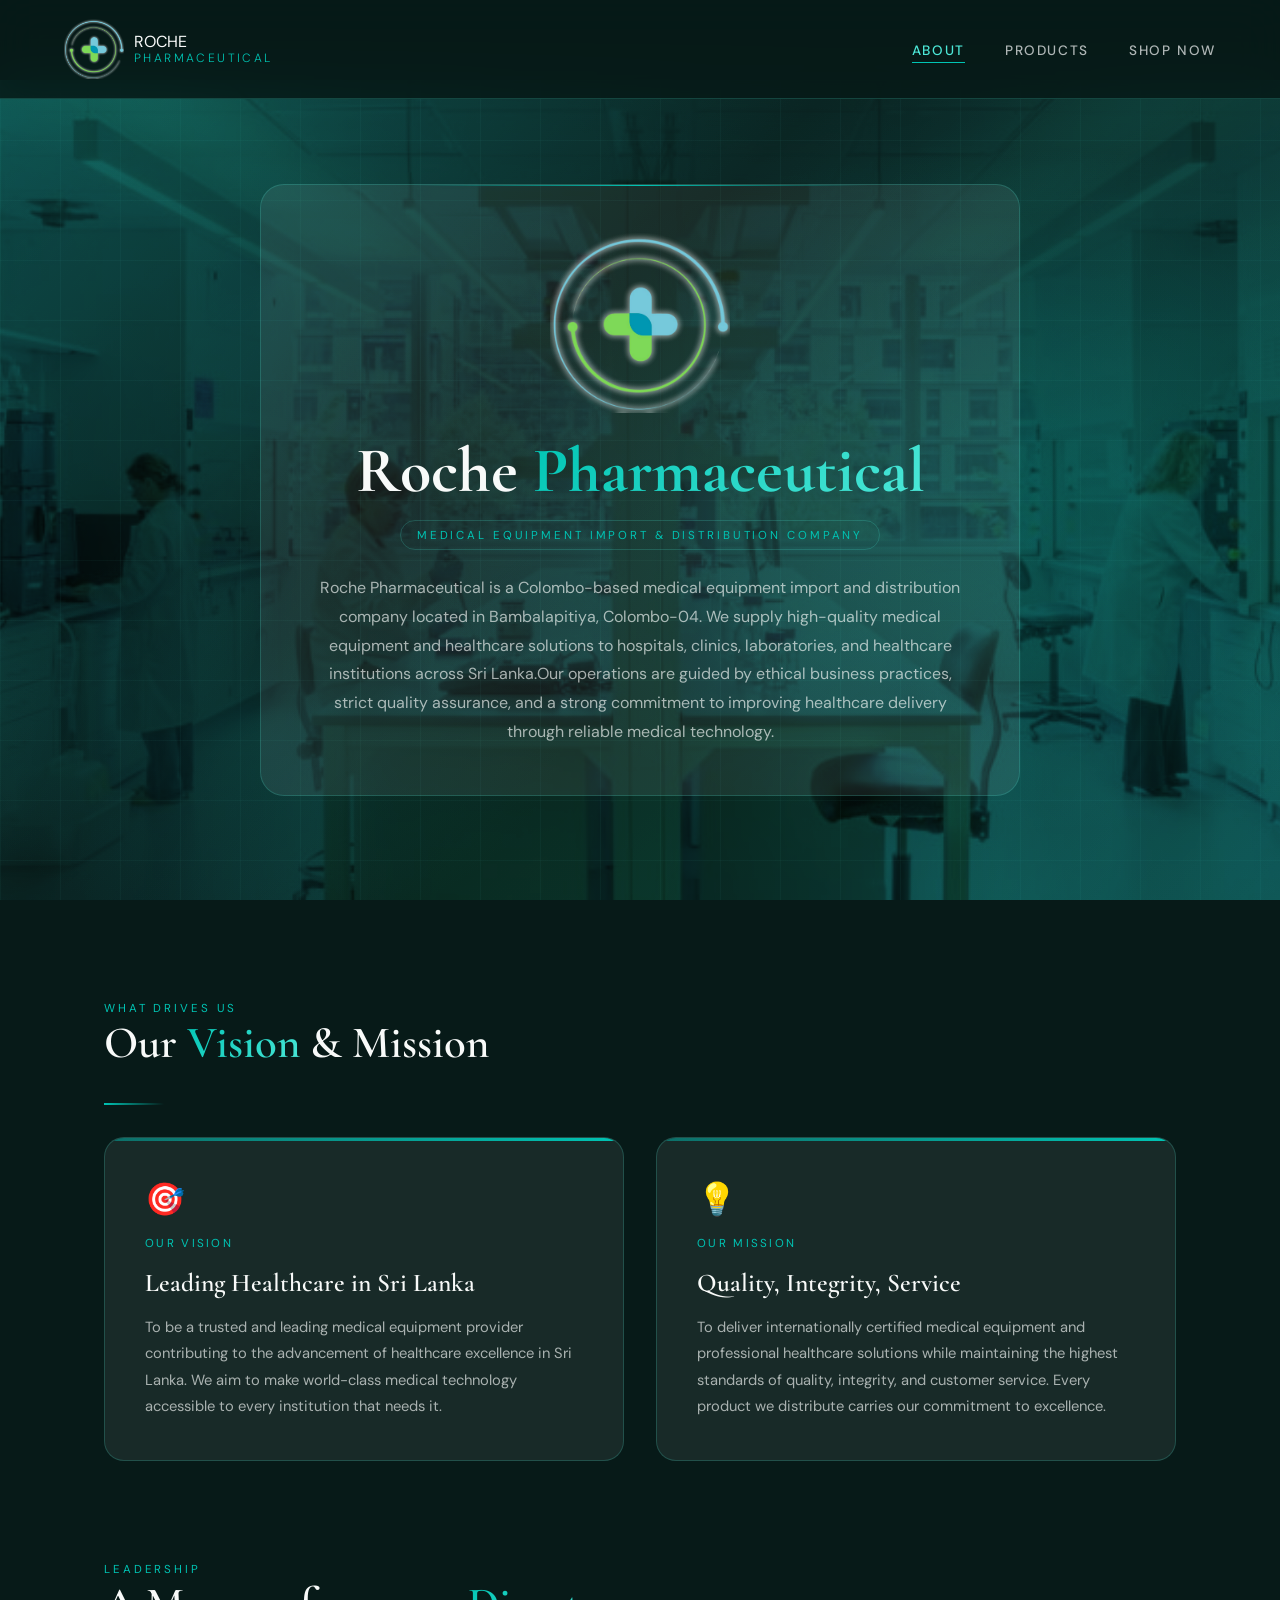
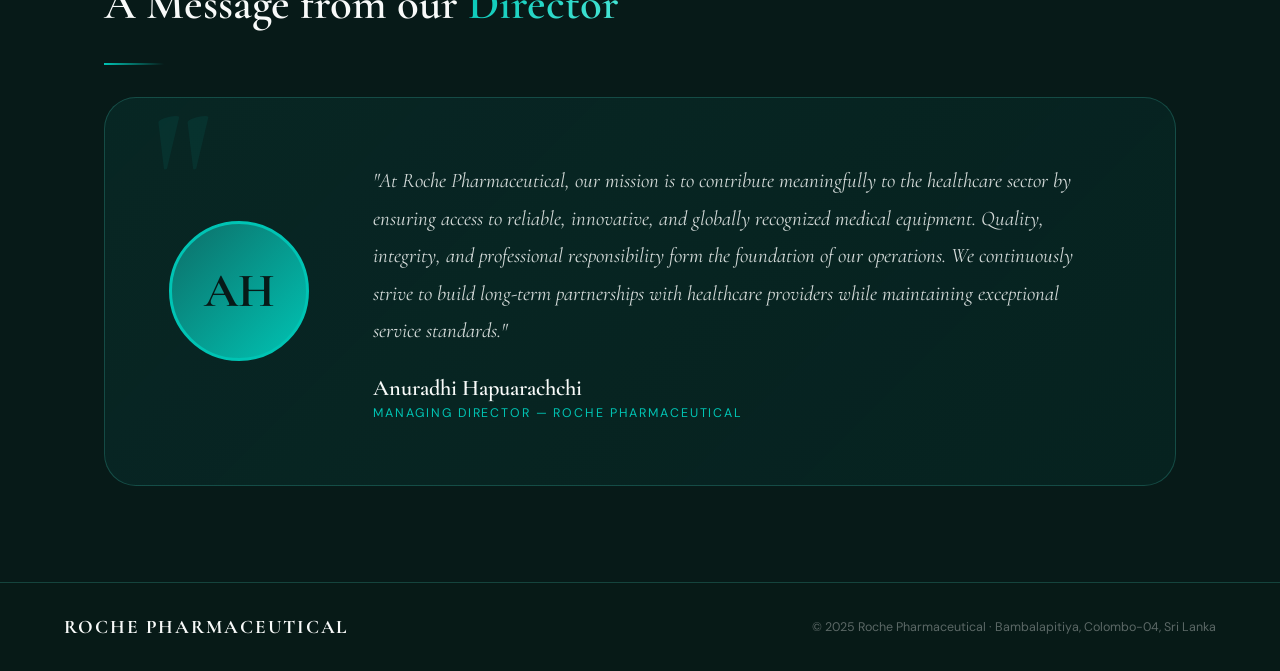
==== commit be86e018: "about finished" ====
--- a/home.html
+++ b/home.html
@@ -23,14 +23,15 @@
   <main>
     <section class="hero">
       <div class="hero-bg"></div>
+      <div class="hero-texture"></div>
       <div class="hero-mesh"></div>
       <div class="hero-grid"></div>
       <div class="hero-content hero-content-single">
         <div class="hero-right hero-center-card">
           <div class="hero-card about-card">
             <img src="Assets/Images/RP_logo - Copy.png" alt="Roche Pharmaceutical Logo" class="about-logo">
-            <div class="hero-tag">About Roche Pharmaceutical</div>
             <h1 class="hero-title about-title">Roche <em>Pharmaceutical</em></h1>
+            <div class="hero-tag">Medical Equipment Import & Distribution Company</div>
             <p class="hero-desc about-desc">
               Roche Pharmaceutical is a Colombo-based medical equipment import and distribution company located in Bambalapitiya, Colombo-04. We supply high-quality medical equipment and healthcare solutions to hospitals, clinics, laboratories, and healthcare institutions across Sri Lanka.Our operations are guided by ethical business practices, strict quality assurance, and a strong commitment to improving healthcare delivery through reliable medical technology.
 
--- a/styles.css
+++ b/styles.css
@@ -112,6 +112,14 @@
   position: absolute;
   inset: 0;
   background: linear-gradient(135deg, var(--teal-deep) 0%, #071a18 40%, #0a3d3a 100%);
+}
+
+.hero-texture {
+  position: absolute;
+  inset: 0;
+  background: url("Assets/Images/about.jpg") center/cover no-repeat;
+  opacity: 0.8;
+  mix-blend-mode: overlay;
 }
 
 .hero-mesh {
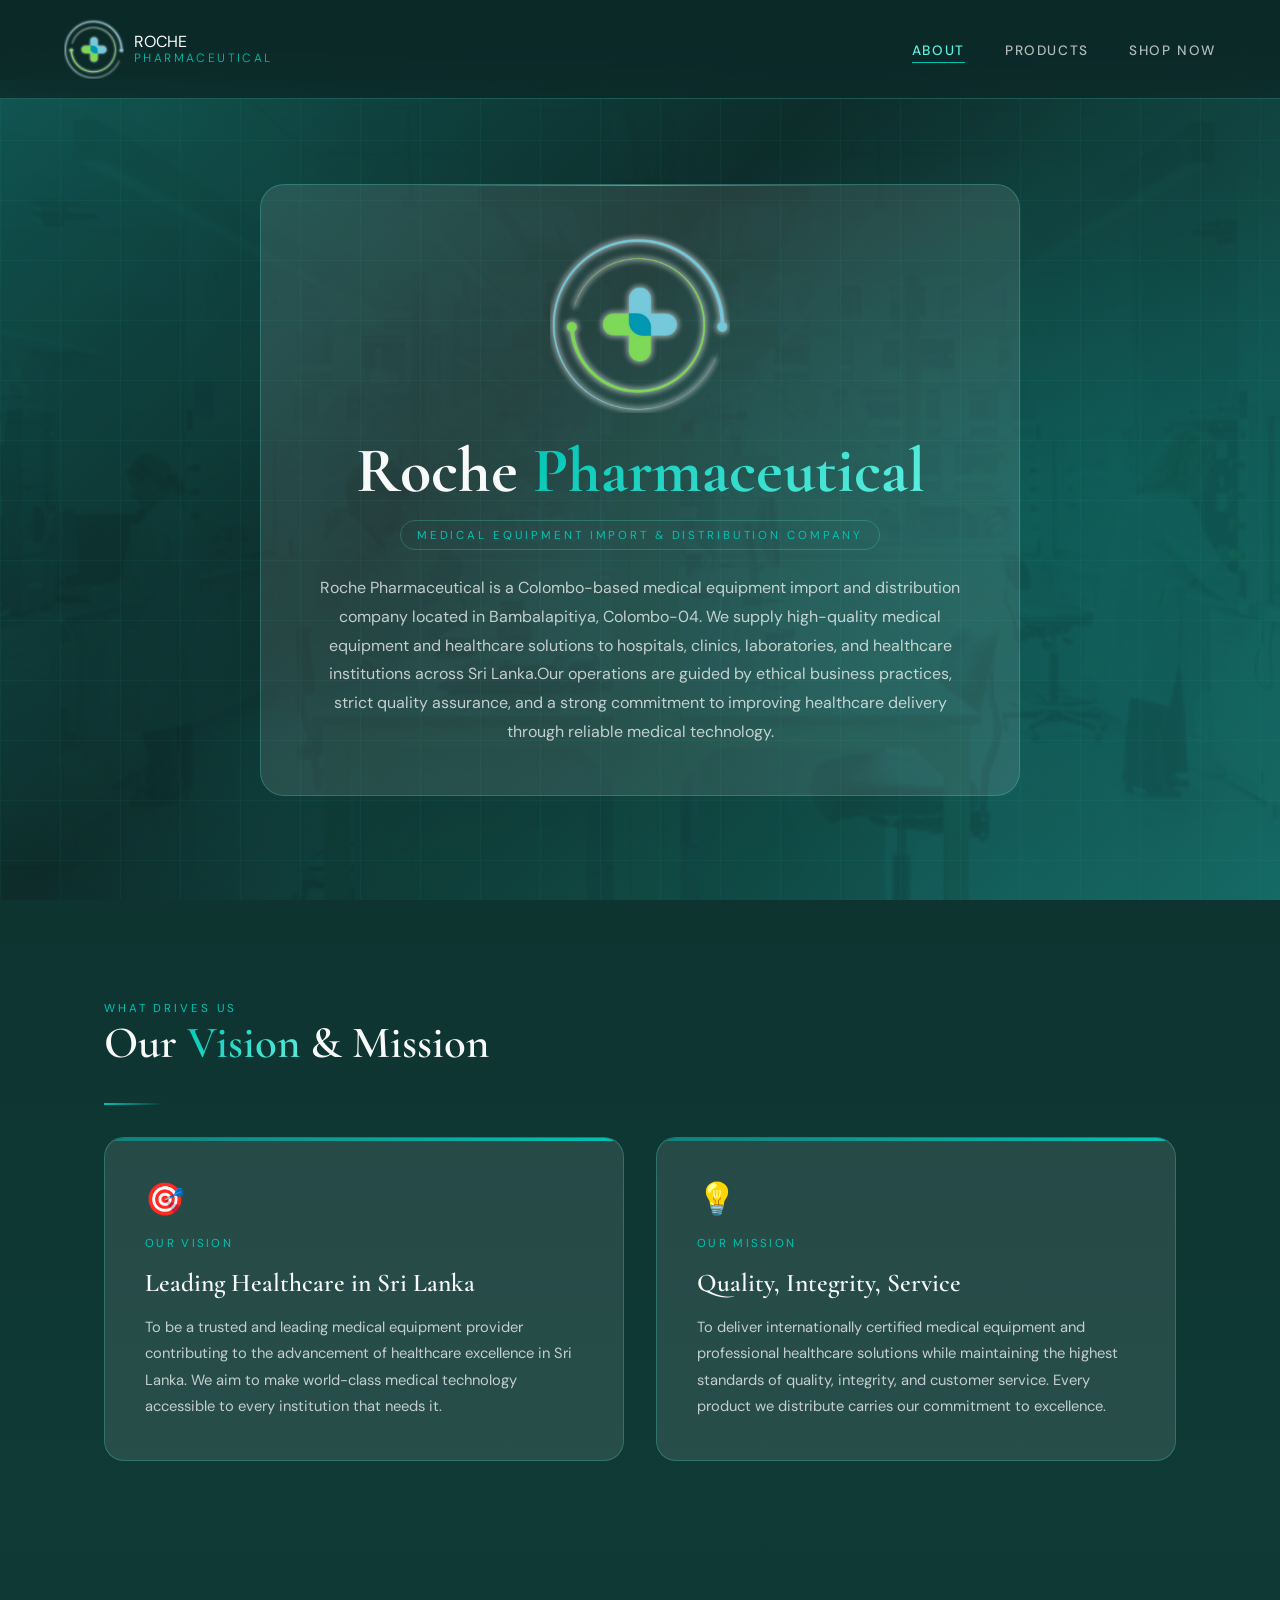
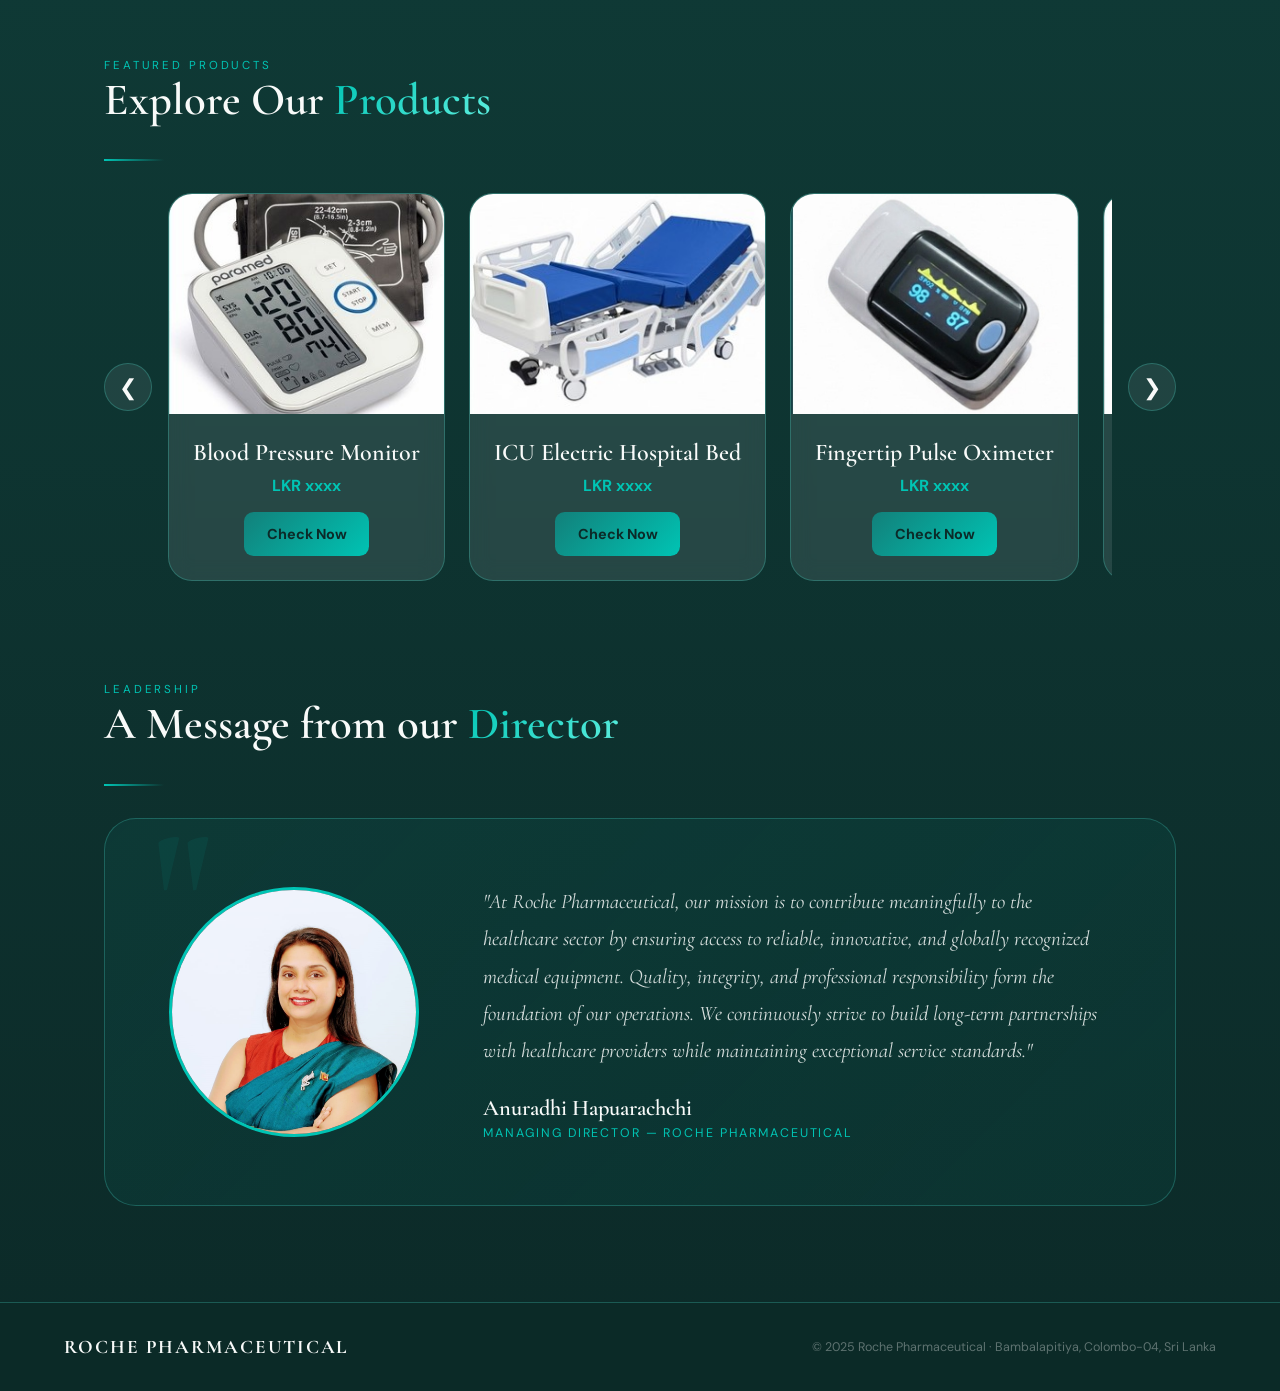
==== commit 373cd423: "Major update, first draft" ====
--- a/home.html
+++ b/home.html
@@ -4,13 +4,15 @@
   <meta charset="UTF-8">
   <meta name="viewport" content="width=device-width, initial-scale=1.0">
   <title>Roche Pharmaceutical | About</title>
+  <link rel="icon" type="image/png" sizes="32x32" href="Assets/Images/RP_icon.png">
+  <link rel="icon" type="image/png" sizes="16x16" href="Assets/Images/RP_icon.png">
   <link href="https://fonts.googleapis.com/css2?family=Cormorant+Garamond:wght@300;400;600;700&family=DM+Sans:wght@300;400;500;600&display=swap" rel="stylesheet">
   <link rel="stylesheet" href="styles.css">
 </head>
 <body>
   <nav>
     <a class="nav-logo" href="home.html">
-      <img src="Assets/Images/RP_logo - Copy.png" alt="Logo" class="logo-img">
+      <img src="Assets/Images/RP_logo.png" alt="Logo" class="logo-img">
       <div class="logo-text"><p>ROCHE</p><span>Pharmaceutical</span></div>
     </a>
     <ul class="nav-links">
@@ -29,7 +31,7 @@
       <div class="hero-content hero-content-single">
         <div class="hero-right hero-center-card">
           <div class="hero-card about-card">
-            <img src="Assets/Images/RP_logo - Copy.png" alt="Roche Pharmaceutical Logo" class="about-logo">
+            <img src="Assets/Images/RP_logo.png" alt="Roche Pharmaceutical Logo" class="about-logo">
             <h1 class="hero-title about-title">Roche <em>Pharmaceutical</em></h1>
             <div class="hero-tag">Medical Equipment Import & Distribution Company</div>
             <p class="hero-desc about-desc">
@@ -65,12 +67,66 @@
       </div>
     </section>
 
+    <section class="section product-carousel-section">
+      <span class="section-tag">Featured Products</span>
+      <h2 class="section-title">Explore Our <em>Products</em></h2>
+      <div class="divider"></div>
+
+      <div class="carousel-wrapper">
+        <button class="carousel-btn prev" onclick="moveCarousel(-1)">❮</button>
+
+        <div class="carousel-track-container">
+          <div class="carousel-track" id="productCarousel">
+            
+            <div class="carousel-card">
+              <img src="Assets/Images/bp-monitor.jpeg" alt="Blood Pressure Monitor" class="carousel-img">
+              <div class="carousel-body">
+                <div class="carousel-name">Blood Pressure Monitor</div>
+                <div class="carousel-price">LKR xxxx</div>
+                <a href="products.html" class="carousel-link">Check Now</a>
+              </div>
+            </div>
+
+            <div class="carousel-card">
+              <img src="Assets/Images/icu-bed.jpeg" alt="ICU Electric Hospital Bed" class="carousel-img">
+              <div class="carousel-body">
+                <div class="carousel-name">ICU Electric Hospital Bed</div>
+                <div class="carousel-price">LKR xxxx</div>
+                <a href="products.html" class="carousel-link">Check Now</a>
+              </div>
+            </div>
+
+            <div class="carousel-card">
+              <img src="Assets/Images/oximeter.jpeg" alt="Fingertip Pulse Oximeter" class="carousel-img">
+              <div class="carousel-body">
+                <div class="carousel-name">Fingertip Pulse Oximeter</div>
+                <div class="carousel-price">LKR xxxx</div>
+                <a href="products.html" class="carousel-link">Check Now</a>
+              </div>
+            </div>
+
+            <div class="carousel-card">
+              <img src="Assets/Images/oxygen-concentrator.jpeg" alt="Oxygen Concentrator" class="carousel-img">
+              <div class="carousel-body">
+                <div class="carousel-name">Oxygen Concentrator</div>
+                <div class="carousel-price">LKR xxxx</div>
+                <a href="products.html" class="carousel-link">Check Now</a>
+              </div>
+            </div>
+
+          </div>
+        </div>
+
+        <button class="carousel-btn next" onclick="moveCarousel(1)">❯</button>
+      </div>
+    </section>
+
     <section class="section" style="padding-top: 0;">
       <span class="section-tag">Leadership</span>
       <h2 class="section-title">A Message from our <em>Director</em></h2>
       <div class="divider"></div>
       <div class="ceo-section">
-        <div class="ceo-avatar">AH</div>
+        <img src="Assets/Images/AH.png" alt="Managing Director" class="ceo-avatar-img">
         <div>
           <p class="ceo-quote">
             "At Roche Pharmaceutical, our mission is to contribute meaningfully to the healthcare sector by ensuring access to reliable, innovative, and globally recognized medical equipment. Quality, integrity, and professional responsibility form the foundation of our operations. We continuously strive to build long-term partnerships with healthcare providers while maintaining exceptional service standards."
@@ -86,5 +142,41 @@
     <div class="footer-logo">ROCHE PHARMACEUTICAL</div>
     <div class="footer-copy">© 2025 Roche Pharmaceutical · Bambalapitiya, Colombo-04, Sri Lanka</div>
   </footer>
+
+  <script>
+    let currentSlide = 0;
+
+    function moveCarousel(direction) {
+      const track = document.getElementById("productCarousel");
+      const cards = document.querySelectorAll(".carousel-card");
+
+      if (!track || cards.length === 0) return;
+
+      let visibleCards = 3;
+      if (window.innerWidth <= 700) {
+        visibleCards = 1;
+      } else if (window.innerWidth <= 1024) {
+        visibleCards = 2;
+      }
+
+      const maxSlide = Math.max(0, cards.length - visibleCards);
+      currentSlide += direction;
+
+      if (currentSlide < 0) currentSlide = 0;
+      if (currentSlide > maxSlide) currentSlide = maxSlide;
+
+      const cardWidth = cards[0].offsetWidth + 24;
+      track.style.transform = `translateX(-${currentSlide * cardWidth}px)`;
+    }
+
+    window.addEventListener("resize", () => {
+      currentSlide = 0;
+      const track = document.getElementById("productCarousel");
+      if (track) {
+        track.style.transform = `translateX(0px)`;
+      }
+    });
+  </script>
+
 </body>
 </html>
--- a/styles.css
+++ b/styles.css
@@ -1,20 +1,20 @@
 :root {
-  --teal-deep: #0a3d3a;
-  --teal-mid: #0d6e68;
+  --teal-deep: #0f4f4b;
+  --teal-mid: #12807a;
   --teal-bright: #00c4b4;
-  --teal-light: #4de8d8;
+  --teal-light: #5ff0e0;
   --gold: #c9a96e;
   --white: #f8faf9;
-  --dark: #071a18;
-  --glass: rgba(255,255,255,0.07);
-  --glass-border: rgba(77,232,216,0.2);
+  --dark: #0c2a28;
+  --glass: rgba(255,255,255,0.10);
+  --glass-border: rgba(77,232,216,0.25);
 }
 
 * { margin: 0; padding: 0; box-sizing: border-box; }
 html { scroll-behavior: smooth; }
 body {
   font-family: 'DM Sans', sans-serif;
-  background: var(--dark);
+  background: linear-gradient(180deg, #0c2a28 0%, #0f3a36 50%, #0c2a28 100%);
   color: var(--white);
   overflow-x: hidden;
   cursor: default;
@@ -30,7 +30,7 @@
   align-items: center;
   justify-content: space-between;
   padding: 1.2rem 4rem;
-  background: rgba(7,26,24,0.85);
+  background: rgba(12,42,40,0.78);
   backdrop-filter: blur(20px);
   border-bottom: 1px solid var(--glass-border);
   transition: all 0.3s ease;
@@ -111,14 +111,14 @@
 .hero-bg {
   position: absolute;
   inset: 0;
-  background: linear-gradient(135deg, var(--teal-deep) 0%, #071a18 40%, #0a3d3a 100%);
+  background: linear-gradient(135deg, var(--teal-deep) 0%, #0c2a28 40%, #13635e 100%);
 }
 
 .hero-texture {
   position: absolute;
   inset: 0;
   background: url("Assets/Images/about.jpg") center/cover no-repeat;
-  opacity: 0.8;
+  opacity: 0.12;
   mix-blend-mode: overlay;
 }
 
@@ -126,8 +126,8 @@
   position: absolute;
   inset: 0;
   background:
-    radial-gradient(ellipse 70% 60% at 80% 50%, rgba(0,196,180,0.15) 0%, transparent 70%),
-    radial-gradient(ellipse 40% 40% at 20% 80%, rgba(13,110,104,0.2) 0%, transparent 60%);
+    radial-gradient(ellipse 70% 60% at 80% 50%, rgba(0,196,180,0.12) 0%, transparent 70%),
+    radial-gradient(ellipse 40% 40% at 20% 80%, rgba(13,110,104,0.12) 0%, transparent 60%);
 }
 
 .hero-grid {
@@ -200,7 +200,7 @@
 .hero-desc {
   font-size: 1rem;
   line-height: 1.8;
-  color: rgba(248,250,249,0.65);
+  color: rgba(248,250,249,0.75);
   max-width: 520px;
   animation: fadeInUp 0.8s 0.2s ease both;
 }
@@ -249,7 +249,7 @@
 .card-text {
   font-size: 0.9rem;
   line-height: 1.75;
-  color: rgba(248,250,249,0.65);
+  color: rgba(248,250,249,0.75);
 }
 
 .section {
@@ -312,10 +312,132 @@
 .feature-text,
 .form-sub,
 .contact-sub {
-  color: rgba(248,250,249,0.65);
+  color: rgba(248,250,249,0.75);
   line-height: 1.8;
 }
 .vm-text { font-size: 0.92rem; }
+
+.product-carousel-section {
+  position: relative;
+}
+
+.carousel-wrapper {
+  position: relative;
+  display: flex;
+  align-items: center;
+  gap: 1rem;
+}
+
+.carousel-track-container {
+  overflow: hidden;
+  width: 100%;
+}
+
+.carousel-track {
+  display: flex;
+  gap: 1.5rem;
+  transition: transform 0.5s ease;
+}
+
+.carousel-card {
+  min-width: calc(25% - 1.125rem);
+  background: var(--glass);
+  border: 1px solid var(--glass-border);
+  border-radius: 1.5rem;
+  overflow: hidden;
+  backdrop-filter: blur(10px);
+  flex-shrink: 0;
+  transition: transform 0.3s ease, border-color 0.3s ease;
+}
+
+.carousel-card:hover {
+  transform: translateY(-6px);
+  border-color: var(--teal-bright);
+}
+
+.carousel-img {
+  width: 100%;
+  height: 220px;
+  object-fit: cover;
+  display: block;
+}
+
+.carousel-body {
+  padding: 1.5rem;
+  text-align: center;
+}
+
+.carousel-name {
+  font-family: 'Cormorant Garamond', serif;
+  font-size: 1.5rem;
+  font-weight: 600;
+  margin-bottom: 0.5rem;
+}
+
+.carousel-price {
+  color: var(--teal-bright);
+  font-size: 1rem;
+  font-weight: 700;
+  margin-bottom: 1rem;
+}
+
+.carousel-link {
+  display: inline-block;
+  padding: 0.8rem 1.4rem;
+  border-radius: 0.6rem;
+  text-decoration: none;
+  font-weight: 700;
+  font-size: 0.9rem;
+  background: linear-gradient(135deg, var(--teal-mid), var(--teal-bright));
+  color: var(--dark);
+  transition: transform 0.3s ease, box-shadow 0.3s ease;
+}
+
+.carousel-link:hover {
+  transform: scale(1.03);
+  box-shadow: 0 10px 30px rgba(0,196,180,0.35);
+}
+
+.carousel-btn {
+  width: 48px;
+  height: 48px;
+  border: none;
+  border-radius: 50%;
+  background: rgba(255,255,255,0.08);
+  color: var(--white);
+  font-size: 1.4rem;
+  cursor: pointer;
+  border: 1px solid var(--glass-border);
+  transition: all 0.3s ease;
+  flex-shrink: 0;
+}
+
+.carousel-btn:hover {
+  background: var(--teal-mid);
+  border-color: var(--teal-bright);
+}
+
+@media (max-width: 1024px) {
+  .carousel-card {
+    min-width: calc(50% - 0.75rem);
+  }
+}
+
+@media (max-width: 700px) {
+  .carousel-card {
+    min-width: 100%;
+  }
+
+  .carousel-wrapper {
+    gap: 0.5rem;
+  }
+
+  .carousel-btn {
+    width: 40px;
+    height: 40px;
+    font-size: 1.1rem;
+  }
+}
 
 .ceo-section {
   background: linear-gradient(135deg, rgba(13,110,104,0.15), rgba(0,196,180,0.05));
@@ -342,8 +464,8 @@
   pointer-events: none;
 }
 .ceo-avatar {
-  width: 140px;
-  height: 140px;
+  width: 250px;
+  height: 250px;
   border-radius: 50%;
   background: linear-gradient(135deg, var(--teal-mid), var(--teal-bright));
   display: flex;
@@ -356,6 +478,21 @@
   flex-shrink: 0;
   border: 3px solid var(--teal-bright);
 }
+
+.ceo-avatar-img {
+  width: 250px;
+  height: 250px;
+  border-radius: 50%;
+  object-fit: cover;
+  border: 3px solid var(--teal-bright);
+  flex-shrink: 0;
+  transition: transform 0.3s ease;
+}
+
+.ceo-avatar-img:hover {
+  transform: scale(1.05);
+}
+
 .ceo-quote {
   font-family: 'Cormorant Garamond', serif;
   font-size: 1.3rem;
@@ -379,8 +516,8 @@
   padding: 5rem 4rem 3rem;
   text-align: center;
 }
-.products-hero { background: linear-gradient(180deg, var(--dark) 0%, rgba(10,61,58,0.3) 100%); }
-.shop-hero { background: linear-gradient(180deg, rgba(10,61,58,0.3) 0%, var(--dark) 100%); }
+.products-hero { background: linear-gradient(180deg, var(--dark) 0%, rgba(19,99,94,0.22) 100%); }
+.shop-hero { background: linear-gradient(180deg, rgba(19,99,94,0.18) 0%, var(--dark) 100%); }
 .hero-intro {
   color: rgba(248,250,249,0.55);
   max-width: 560px;
@@ -421,7 +558,7 @@
   content: '';
   position: absolute;
   inset: 0;
-  background: linear-gradient(to bottom, transparent 60%, rgba(7,26,24,0.6));
+  background: linear-gradient(to bottom, transparent 60%, rgba(12,42,40,0.35));
 }
 .product-body { padding: 2rem; }
 .product-category { margin-bottom: 0.5rem; }
@@ -613,7 +750,7 @@
 }
 
 footer {
-  background: rgba(7,26,24,0.9);
+  background: rgba(12,42,40,0.82);
   border-top: 1px solid var(--glass-border);
   padding: 2rem 4rem;
   display: flex;
